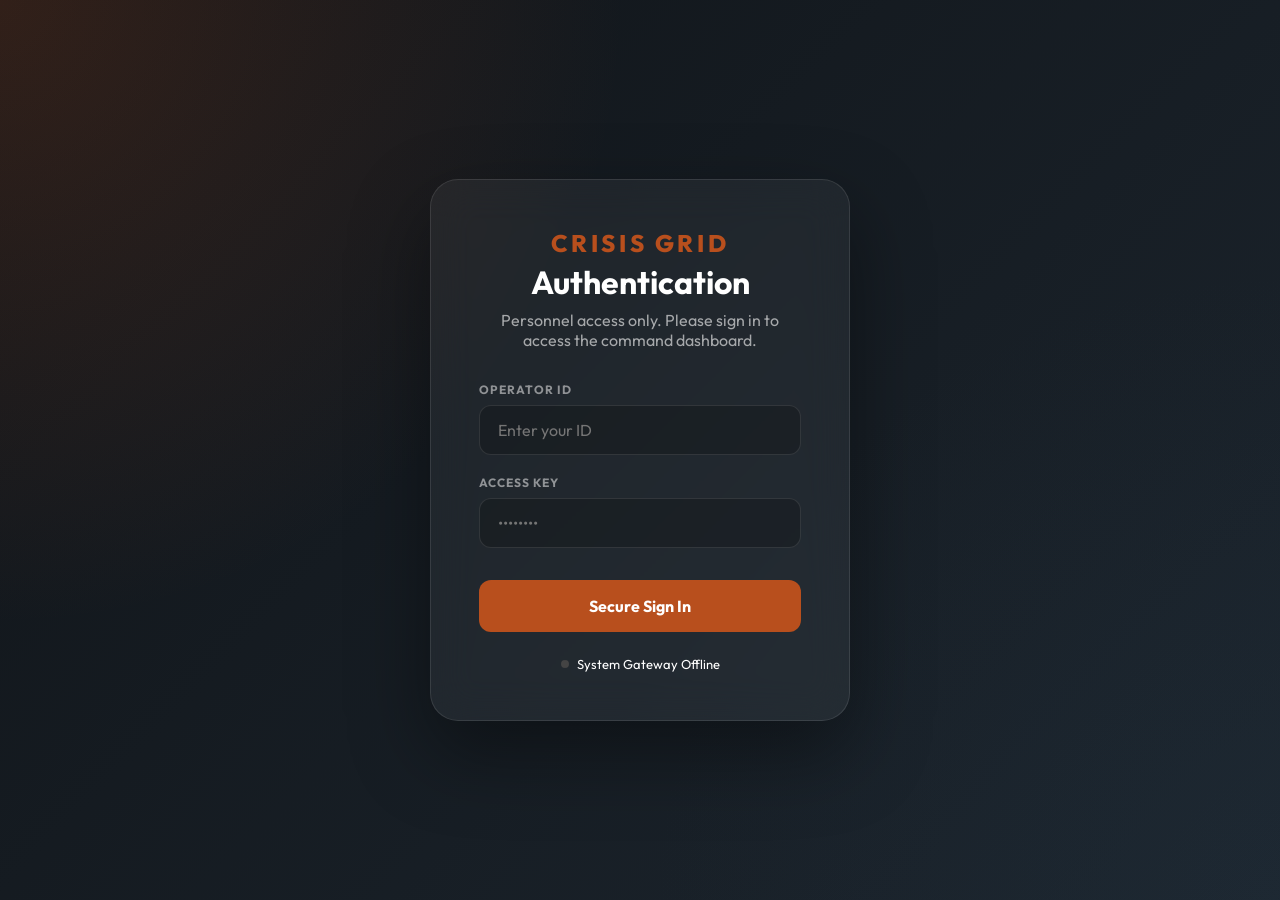
==== frontend/login.html @ f6f23612 "Security Release: Removed secrets" ====
<!DOCTYPE html>
<html lang="en">
<head>
  <meta charset="UTF-8">
  <meta name="viewport" content="width=device-width, initial-scale=1.0">
  <title>Login | Embedded Crisis Grid</title>
  <link rel="preconnect" href="https://fonts.googleapis.com">
  <link rel="preconnect" href="https://fonts.gstatic.com" crossorigin>
  <link href="https://fonts.googleapis.com/css2?family=Outfit:wght@400;600;800&family=Inter:wght@400;700&display=swap" rel="stylesheet">
  <link rel="stylesheet" href="./styles.css">
</head>
<body class="login-body">
  <div class="login-card">
    <div class="login-logo">Crisis Grid</div>
    <h1>Authentication</h1>
    <p>Personnel access only. Please sign in to access the command dashboard.</p>
    
    <form id="loginForm">
      <div class="login-field">
        <label for="username">Operator ID</label>
        <input type="text" id="username" class="login-input" placeholder="Enter your ID" required autocomplete="username">
      </div>
      
      <div class="login-field">
        <label for="password">Access Key</label>
        <input type="password" id="password" class="login-input" placeholder="••••••••" required autocomplete="current-password">
      </div>
      
      <button type="submit" class="login-btn">Secure Sign In</button>
    </form>
    
    <div class="login-status" id="systemStatus">
      <span class="status-dot" id="statusDot"></span>
      <span id="statusText">Checking system connectivity...</span>
    </div>
  </div>

  <script src="./login.js"></script>
</body>
</html>
---- frontend/styles.css ----
:root {
  --bg: #efe7db;
  --bg-deep: #d9c8b2;
  --panel: rgba(253, 248, 241, 0.9);
  --panel-strong: rgba(255, 252, 246, 0.95);
  --ink: #1f1a17;
  --muted: #62564f;
  --line: rgba(46, 31, 24, 0.12);
  --accent: #b84f1d;
  --accent-strong: #8e2d04;
  --warning: #da9b3b;
  --critical: #7e1e1e;
  --success: #2d6a4f;
  --navy: #243746;
  --shadow: 0 28px 70px rgba(65, 38, 23, 0.12);
  --radius: 24px;
}

* {
  box-sizing: border-box;
}

body {
  margin: 0;
  height: 100vh;
  overflow: hidden;
  color: var(--ink);
  font-family: "Segoe UI", Tahoma, sans-serif;
  background:
    radial-gradient(circle at top left, rgba(184, 79, 29, 0.16), transparent 28%),
    radial-gradient(circle at bottom right, rgba(36, 55, 70, 0.16), transparent 26%),
    linear-gradient(180deg, #faf5ef 0%, var(--bg) 100%);
}

.app-shell {
  max-width: 1500px;
  height: 100vh;
  margin: 0 auto;
  padding: 16px 20px;
  display: flex;
  flex-direction: column;
}

.command-card.selected {
  border-color: var(--accent) !important;
  box-shadow: 0 0 0 2px var(--accent), var(--shadow) !important;
  background: rgba(184, 79, 29, 0.05) !important;
}

.incident-actions {
  margin: 16px -12px -12px -12px;
  padding: 12px;
  background: rgba(45, 106, 79, 0.04);
  border-top: 1px solid var(--line);
  display: flex;
  justify-content: stretch;
}

.btn-resolve {
  width: 100%;
  background: linear-gradient(135deg, #2d6a4f 0%, #1b4332 100%);
  color: white;
  border: 1px solid rgba(255,255,255,0.1);
  padding: 14px;
  border-radius: 12px;
  font-weight: 800;
  font-size: 14px;
  text-transform: uppercase;
  letter-spacing: 0.05em;
  cursor: pointer;
  display: flex;
  align-items: center;
  justify-content: center;
  gap: 12px;
  transition: all 0.3s cubic-bezier(0.4, 0, 0.2, 1);
  box-shadow: 0 4px 15px rgba(27, 67, 50, 0.2);
}

.resolve-btn:hover {
  background: linear-gradient(135deg, #10b981 0%, #059669 100%);
  transform: translateY(-2px);
  box-shadow: 0 4px 15px rgba(16, 185, 129, 0.4);
}

/* Quick Dispatch Actions */
.dispatch-actions {
  display: flex;
  flex-wrap: wrap;
  gap: 8px;
  margin-top: 15px;
  padding-top: 15px;
  border-top: 1px solid rgba(255,255,255,0.1);
}

.dispatch-btn {
  background: rgba(255,255,255,0.05);
  border: 1px solid rgba(255,255,255,0.1);
  color: #aaa;
  padding: 6px 12px;
  border-radius: 6px;
  font-size: 11px;
  font-weight: 600;
  cursor: pointer;
  transition: all 0.2s;
  text-transform: uppercase;
  letter-spacing: 0.5px;
}

.dispatch-btn:hover {
  background: rgba(255,255,255,0.1);
  color: #fff;
  border-color: rgba(255,255,255,0.3);
}

.dispatch-btn.medical-action:hover { border-color: #4d94ff; color: #4d94ff; }
.dispatch-btn.fire-action:hover { border-color: #ff4d4d; color: #ff4d4d; }
.dispatch-btn.security-action:hover { border-color: #ffcc00; color: #ffcc00; }

.btn-resolve:hover {
  background: linear-gradient(135deg, #40916c 0%, #2d6a4f 100%);
  transform: translateY(-2px);
  box-shadow: 0 8px 25px rgba(27, 67, 50, 0.4);
  letter-spacing: 0.1em;
}

.btn-resolve:active {
  transform: translateY(0);
}

.btn-resolve span {
  font-size: 18px;
  filter: drop-shadow(0 2px 4px rgba(0,0,0,0.2));
}

.master-header {
  display: flex;
  justify-content: space-between;
  align-items: center;
  margin-bottom: 16px;
  background: var(--panel);
  backdrop-filter: blur(18px);
  border: 1px solid var(--line);
  border-radius: 16px;
  padding: 12px 20px;
  box-shadow: var(--shadow);
}

.brand-title {
  font-size: 20px;
  margin: 0;
  color: var(--accent-strong);
  text-transform: uppercase;
  letter-spacing: 0.1em;
}

.overview-strip {
  display: flex;
  gap: 24px;
  align-items: center;
}

.eyebrow,
.section-kicker {
  margin: 0 0 10px;
  text-transform: uppercase;
  letter-spacing: 0.18em;
  color: var(--accent-strong);
  font-size: 11px;
  font-weight: 700;
}

.section-kicker {
  margin-bottom: 8px;
}

h1,
h2,
h3,
p {
  margin-top: 0;
}

h1 {
  font-size: 32px;
  line-height: 1;
  margin-bottom: 8px;
}

h2 {
  font-size: 24px;
  margin-bottom: 0;
}

.hero-copy,
.source-copy {
  color: var(--muted);
  line-height: 1.55;
}

.system-card,
.panel,
.metric-card,
.source-card {
  background: var(--panel);
  backdrop-filter: blur(18px);
  border: 1px solid var(--line);
  border-radius: var(--radius);
  box-shadow: var(--shadow);
}

.system-card {
  padding: 12px;
}

.inline-field,
.field-grid label {
  display: grid;
  gap: 6px;
  font-size: 13px;
  color: var(--muted);
}

.action-row,
.panel-head,
.panel-actions,
.quick-actions {
  display: flex;
  gap: 12px;
  align-items: center;
  flex-wrap: wrap;
}

.action-row {
  margin-top: 14px;
}

input,
button {
  font: inherit;
}

input {
  width: 100%;
  border-radius: 14px;
  border: 1px solid rgba(63, 33, 15, 0.14);
  background: rgba(255, 255, 255, 0.82);
  padding: 12px 14px;
  color: var(--ink);
}

.button,
.pill,
.zone {
  border: none;
  border-radius: 999px;
  padding: 11px 16px;
  cursor: pointer;
  transition: transform 120ms ease, opacity 120ms ease, background 120ms ease;
}

.link-button {
  text-decoration: none;
  display: inline-flex;
  align-items: center;
  justify-content: center;
}

.button:hover,
.pill:hover,
.zone:hover {
  transform: translateY(-1px);
}

.button {
  background: var(--accent);
  color: #fff7f2;
}

.button.subtle {
  background: rgba(42, 26, 19, 0.08);
  color: var(--ink);
}

.button.warning {
  background: var(--warning);
  color: #38220f;
}

.button.danger {
  background: var(--accent-strong);
}

.button.critical {
  background: var(--critical);
}

.pill {
  background: rgba(36, 55, 70, 0.08);
  color: var(--navy);
}

.pill.live {
  background: rgba(45, 106, 79, 0.14);
  color: var(--success);
}

.status {
  margin: 14px 0 0;
  font-size: 14px;
}

.status.good {
  color: var(--success);
}

.status.bad {
  color: var(--critical);
}

.status.neutral {
  color: var(--muted);
}

.metric-card {
  display: flex;
  gap: 8px;
  align-items: baseline;
}

.metric-label {
  font-size: 11px;
  text-transform: uppercase;
  letter-spacing: 0.05em;
  color: var(--muted);
}

.metric-value {
  font-size: 24px;
  line-height: 1;
}

.dashboard-grid {
  display: grid;
  grid-template-columns: 1.2fr 0.9fr 1fr;
  gap: 20px;
  flex: 1;
  min-height: 0;
}

.panel {
  padding: 16px;
  display: flex;
  flex-direction: column;
  min-height: 0;
}

.hero-panel,
.feed-panel,
.directory-panel {
  grid-column: span 1;
}

.panel-head {
  justify-content: space-between;
  margin-bottom: 16px;
}

.panel-note {
  color: var(--muted);
  font-size: 13px;
}

.command-focus {
  flex: 1;
  overflow-y: auto;
  padding-right: 8px;
}

.command-focus::-webkit-scrollbar {
  width: 6px;
}
.command-focus::-webkit-scrollbar-track {
  background: rgba(0, 0, 0, 0.05);
  border-radius: 4px;
}
.command-focus::-webkit-scrollbar-thumb {
  background: rgba(0, 0, 0, 0.15);
  border-radius: 4px;
}

.command-card {
  margin-bottom: 20px;
  padding: 20px;
  background: rgba(255, 255, 255, 0.4);
  border-radius: 24px;
  border: 1px solid var(--line);
  cursor: pointer;
  transition: all 0.3s cubic-bezier(0.4, 0, 0.2, 1);
}

.command-card:hover {
  background: rgba(255, 255, 255, 0.6);
  transform: translateY(-2px);
}

.command-card.collapsed {
  padding: 12px 20px;
  opacity: 0.7;
  background: rgba(255, 255, 255, 0.2);
}

.command-card.collapsed .focus-title p,
.command-card.collapsed .focus-grid,
.command-card.collapsed .focus-evidence {
  display: none;
}

.command-card.collapsed h3 {
  margin: 0;
  font-size: 16px;
}

.command-card .command-topline {
  margin-bottom: 12px;
}

.command-card.collapsed .command-topline {
  margin-bottom: 4px;
  transform: scale(0.9);
  transform-origin: left center;
}

.command-topline,
.incident-meta,
.event-meta,
.notification-meta,
.directory-meta {
  display: flex;
  gap: 10px;
  flex-wrap: wrap;
}

.focus-title {
  display: flex;
  justify-content: space-between;
  gap: 16px;
  align-items: start;
  flex-wrap: wrap;
}

.focus-summary {
  font-size: 18px;
  line-height: 1.45;
  margin-bottom: 0;
}

.focus-grid {
  display: grid;
  grid-template-columns: repeat(3, minmax(0, 1fr));
  gap: 14px;
}

.focus-stat {
  padding: 16px;
  border-radius: 18px;
  background: rgba(255, 255, 255, 0.72);
  border: 1px solid var(--line);
}

.focus-stat span {
  display: block;
  color: var(--muted);
  font-size: 12px;
  margin-bottom: 8px;
  text-transform: uppercase;
  letter-spacing: 0.08em;
}

.focus-stat strong {
  font-size: 16px;
}

.focus-evidence {
  margin: 0;
  padding: 0;
  list-style: none;
  display: flex;
  flex-wrap: wrap;
  gap: 8px;
}

.focus-evidence li {
  font-size: 12px;
  padding: 6px 10px;
  border-radius: 999px;
  background: rgba(42, 26, 19, 0.08);
  color: var(--muted);
}

.map {
  display: grid;
  grid-template-columns: repeat(3, minmax(0, 1fr));
  gap: 12px;
}

.zone {
  min-height: 96px;
  border-radius: 22px;
  background: linear-gradient(145deg, rgba(255,255,255,0.92), rgba(247, 236, 226, 0.92));
  color: var(--ink);
  border: 1px solid rgba(63, 33, 15, 0.12);
  text-align: left;
  padding: 16px;
  font-weight: 600;
}

.zone.active-zone {
  outline: 2px solid rgba(184, 79, 29, 0.35);
  background: linear-gradient(145deg, rgba(255,244,236,0.97), rgba(255,228,212,0.96));
}

.source-stack {
  display: grid;
  gap: 14px;
  overflow-y: auto;
  padding-right: 8px;
  flex: 1;
}

.source-card {
  padding: 18px;
}

.field-grid {
  display: grid;
  gap: 12px;
  grid-template-columns: repeat(2, minmax(0, 1fr));
}

.quick-actions {
  margin-top: 14px;
}

.card-list,
.directory-grid {
  display: grid;
  gap: 12px;
  overflow-y: auto;
  padding-right: 8px;
  flex: 1;
}

/* Custom scrollbar for inner panels */
.card-list::-webkit-scrollbar,
.directory-grid::-webkit-scrollbar,
.source-stack::-webkit-scrollbar {
  width: 6px;
}
.card-list::-webkit-scrollbar-track,
.directory-grid::-webkit-scrollbar-track,
.source-stack::-webkit-scrollbar-track {
  background: rgba(0, 0, 0, 0.05);
  border-radius: 4px;
}
.card-list::-webkit-scrollbar-thumb,
.directory-grid::-webkit-scrollbar-thumb,
.source-stack::-webkit-scrollbar-thumb {
  background: rgba(0, 0, 0, 0.15);
  border-radius: 4px;
}

.empty-state {
  color: var(--muted);
}

.incident-card,
.event-card,
.notification-card,
.directory-card {
  border: 1px solid var(--line);
  border-radius: 12px;
  padding: 12px;
  background: rgba(255, 255, 255, 0.76);
  font-size: 13px;
}

@keyframes blinkWarning {
  0% { box-shadow: 0 0 0 0 rgba(220, 38, 38, 0.4); border-color: rgba(220, 38, 38, 0.8); }
  50% { box-shadow: 0 0 0 8px rgba(220, 38, 38, 0); border-color: var(--line); }
  100% { box-shadow: 0 0 0 0 rgba(220, 38, 38, 0); border-color: rgba(220, 38, 38, 0.8); }
}

.notification-card.new-alert {
  animation: blinkWarning 1.5s infinite;
  background: rgba(254, 242, 242, 0.9);
  border-left: 4px solid var(--critical);
}

.notification-card.minimized {
  opacity: 0.6;
  padding: 8px 12px;
  background: rgba(255, 255, 255, 0.4);
  filter: grayscale(0.5);
  transition: all 0.3s ease;
}

.notification-card.minimized h3 {
  font-size: 12px;
  margin-bottom: 0;
}

.notification-card.minimized p {
  display: none;
}

.notification-card.minimized .notification-meta {
  margin-bottom: 4px;
}

.operator-instruction {
  margin-top: 8px;
  padding: 8px;
  background: rgba(127, 29, 29, 0.1);
  border-radius: 6px;
  font-weight: 700;
  color: var(--critical);
  font-size: 12px;
}

.event-card p, .notification-card p {
  margin-bottom: 4px;
}

.directory-grid {
  grid-template-columns: repeat(2, minmax(0, 1fr));
}

.badge {
  display: inline-flex;
  align-items: center;
  border-radius: 999px;
  padding: 5px 10px;
  font-size: 12px;
  font-weight: 700;
  text-transform: uppercase;
  letter-spacing: 0.04em;
}

.badge.fire,
.badge.critical {
  background: rgba(127, 29, 29, 0.12);
  color: var(--critical);
}

.badge.warning,
.badge.medium {
  background: rgba(224, 159, 62, 0.2);
  color: #7a4e00;
}

.badge.security,
.badge.high {
  background: rgba(187, 62, 3, 0.14);
  color: var(--accent-strong);
}

.badge.medical,
.badge.low,
.badge.acknowledged,
.badge.broadcast {
  background: rgba(45, 106, 79, 0.14);
  color: var(--success);
}

.badge.broadcast {
  background: rgba(30, 64, 175, 0.14);
  color: #1e40af;
}

.badge.sent {
  background: rgba(36, 55, 70, 0.12);
  color: var(--navy);
}

.badge.escalated {
  background: rgba(127, 29, 29, 0.12);
  color: var(--critical);
}

/* --- Stream Deck --- */
.stream-deck-panel {
  background: rgba(18, 20, 24, 0.9);
  color: #fff;
  border-color: #2a2e36;
}

.stream-deck-panel .section-kicker {
  color: #8c9baf;
}

.deck-grid {
  display: flex;
  flex-direction: column;
  gap: 16px;
  flex: 1;
  overflow-y: auto;
  padding-right: 8px;
}

.deck-group {
  display: flex;
  flex-direction: column;
  flex: 1;
}

.deck-group-title {
  font-size: 12px;
  text-transform: uppercase;
  letter-spacing: 0.1em;
  color: #6a788a;
  margin-bottom: 8px;
  flex: none;
}

.deck-actions {
  display: grid;
  grid-template-columns: repeat(auto-fit, minmax(100px, 1fr));
  gap: 12px;
  flex: 1;
}

.deck-btn {
  border-radius: 12px;
  border: 1px solid rgba(255, 255, 255, 0.1);
  padding: 12px 8px;
  font-size: 14px;
  font-weight: 700;
  cursor: pointer;
  box-shadow: 0 8px 16px rgba(0, 0, 0, 0.4), inset 0 2px 4px rgba(255, 255, 255, 0.1);
  text-align: center;
  transition: all 100ms;
  background: #2a313c;
  color: #f1f4f8;
  line-height: 1.3;
}

.deck-btn:active {
  transform: scale(0.95);
  box-shadow: 0 2px 4px rgba(0, 0, 0, 0.4), inset 0 4px 8px rgba(0, 0, 0, 0.6);
}

.deck-btn.warning {
  background: linear-gradient(145deg, #e09f3e, #b87a20);
  color: #241604;
  border-color: rgba(255, 255, 255, 0.2);
}

.deck-btn.danger {
  background: linear-gradient(145deg, #d34c26, #a13214);
  color: #fff;
}

.deck-btn.critical {
  background: linear-gradient(145deg, #a52020, #6e0c0c);
  color: #fff;
}

.deck-btn.cctv-launcher {
  background: linear-gradient(145deg, #2d6a4f, #1b4332);
  color: #fff;
}

/* Deck Zone Overrides */
.stream-deck-panel .map {
  gap: 12px;
  display: grid;
  grid-template-columns: repeat(3, minmax(0, 1fr));
  flex: 1;
}
.stream-deck-panel .zone {
  background: #2a313c;
  color: #f1f4f8;
  border-color: rgba(255, 255, 255, 0.05);
  box-shadow: 0 4px 8px rgba(0,0,0,0.3);
  text-align: center;
  display: flex;
  align-items: center;
  justify-content: center;
  min-height: 100%;
  border-radius: 12px;
}
.stream-deck-panel .zone.active-zone {
  background: #38465a;
  outline: 2px solid #5d7596;
}

/* --- System Drawer --- */
.system-drawer {
  position: fixed;
  top: 0;
  right: 0;
  height: 100vh;
  max-width: 900px;
  width: 90vw;
  margin: 0;
  margin-left: auto;
  border: none;
  background: var(--bg);
  box-shadow: -20px 0 60px rgba(0,0,0,0.3);
  padding: 0;
  display: none;
  flex-direction: column;
  transform: translateX(100%);
  animation: slideIn 300ms forwards cubic-bezier(0.2, 0.8, 0.2, 1);
}

.system-drawer::backdrop {
  background: rgba(0, 0, 0, 0.6);
  backdrop-filter: blur(4px);
}

.system-drawer[open] {
  display: flex;
}

.drawer-header {
  padding: 24px;
  background: var(--panel);
  border-bottom: 1px solid var(--line);
  display: flex;
  justify-content: space-between;
  align-items: center;
}

.drawer-content {
  padding: 24px;
  flex: 1;
  overflow-y: auto;
  display: flex;
  flex-direction: column;
  gap: 24px;
}

/* Prevent panels from collapsing to 0 height inside the drawer */
.drawer-content .panel {
  flex: none;
  min-height: auto;
}

.drawer-content .card-list,
.drawer-content .directory-grid,
.drawer-content .source-stack {
  min-height: 200px;
  max-height: 400px;
}

@keyframes slideIn {
  from { transform: translateX(100%); }
  to { transform: translateX(0); }
}

@media (max-width: 1180px) {
  .topbar,
  .dashboard-grid,
  .overview-strip {
    grid-template-columns: 1fr;
  }

  .focus-grid,
  .field-grid,
  .directory-grid {
    grid-template-columns: 1fr;
  }
}

@media (max-width: 720px) {
  .app-shell {
    padding: 16px 12px 28px;
  }

  .map {
    grid-template-columns: repeat(2, minmax(0, 1fr));
  }
}

.cctv-body {
  background:
    radial-gradient(circle at top left, rgba(184, 79, 29, 0.12), transparent 24%),
    linear-gradient(180deg, #10161d 0%, #18232c 100%);
  color: #f3efe7;
  overflow: auto;
  height: auto;
  min-height: 100vh;
}

.cctv-shell {
  max-width: 1560px;
  margin: 0 auto;
  padding: 24px 18px 32px;
}

.cctv-header {
  display: flex;
  justify-content: space-between;
  gap: 20px;
  align-items: start;
  margin-bottom: 18px;
}

.cctv-actions {
  display: flex;
  gap: 12px;
  flex-wrap: wrap;
}

.cctv-banner {
  margin-bottom: 18px;
  padding: 14px 18px;
  border-radius: 18px;
  border: 1px solid rgba(255, 255, 255, 0.08);
  background: rgba(255, 255, 255, 0.06);
  color: #d7ddd5;
  font-weight: 600;
}

.cctv-banner.caution {
  background: rgba(184, 79, 29, 0.22);
  color: #fff0e6;
  border-color: rgba(255, 153, 102, 0.28);
}

.cctv-grid {
  display: grid;
  grid-template-columns: repeat(3, minmax(0, 1fr));
  gap: 16px;
}

.cctv-card {
  border-radius: 22px;
  padding: 16px;
  background: rgba(255, 255, 255, 0.05);
  border: 1px solid rgba(255, 255, 255, 0.08);
  box-shadow: 0 18px 42px rgba(0, 0, 0, 0.22);
}

.cctv-card.caution {
  border-color: rgba(255, 132, 81, 0.42);
  box-shadow: 0 18px 42px rgba(127, 30, 30, 0.28);
}

.cctv-card-head {
  display: flex;
  justify-content: space-between;
  gap: 16px;
  align-items: start;
  margin-bottom: 12px;
}

.camera-status {
  border-radius: 999px;
  padding: 6px 12px;
  font-size: 12px;
  font-weight: 700;
  letter-spacing: 0.06em;
}

.camera-status.clear {
  background: rgba(45, 106, 79, 0.22);
  color: #cbf0dd;
}

.camera-status.caution {
  background: rgba(184, 79, 29, 0.28);
  color: #ffe0cf;
}

.cctv-feed-frame {
  position: relative;
  overflow: hidden;
  border-radius: 18px;
  background: #05090d;
  border: 1px solid rgba(255, 255, 255, 0.08);
  aspect-ratio: 16 / 9;
  margin-bottom: 12px;
}

.cctv-video {
  width: 100%;
  height: 100%;
  object-fit: cover;
  display: block;
}

.cctv-overlay {
  position: absolute;
  top: 14px;
  right: 14px;
  background: rgba(126, 30, 30, 0.88);
  color: #fff6f2;
  border-radius: 999px;
  padding: 7px 12px;
  font-size: 12px;
  font-weight: 800;
  letter-spacing: 0.08em;
}

.cctv-meta p {
  margin-bottom: 8px;
  color: #d8dbd7;
}

@media (max-width: 1180px) {
  .cctv-grid {
    grid-template-columns: repeat(2, minmax(0, 1fr));
  }
}

@media (max-width: 760px) {
  .cctv-header {
    flex-direction: column;
  }

  .cctv-grid {
    grid-template-columns: 1fr;
  }
}

/* --- Directory Excel Table --- */
.directory-table-container {
  width: 100%;
  overflow-x: auto;
  border-radius: 8px;
  border: 1px solid var(--line);
  background: rgba(255, 255, 255, 0.6);
}

.directory-table {
  width: 100%;
  border-collapse: collapse;
  font-size: 13px;
}

.directory-table th,
.directory-table td {
  padding: 8px 10px;
  border: 1px solid var(--line);
  text-align: left;
}

.directory-table th {
  background: rgba(255, 255, 255, 0.8);
  color: var(--muted);
  font-weight: 600;
  white-space: nowrap;
}

.directory-table td {
  padding: 0;
}

.dir-input {
  width: 100%;
  border: none;
  background: transparent;
  padding: 8px 10px;
  border-radius: 0;
  outline: none;
  font: inherit;
  color: var(--ink);
}

.dir-input:focus {
  background: #fff;
  box-shadow: inset 0 0 0 2px var(--accent);
}

.directory-table .btn-remove-row {
  margin: 4px;
  padding: 6px 10px;
  font-size: 12px;
}


/* --- Login Page --- */
.login-body {
  display: flex;
  align-items: center;
  justify-content: center;
  background: radial-gradient(circle at top left, rgba(184, 79, 29, 0.2), transparent 40%),
              radial-gradient(circle at bottom right, rgba(36, 55, 70, 0.2), transparent 40%),
              linear-gradient(135deg, #101418 0%, #1c252e 100%);
  height: 100vh;
  margin: 0;
  color: #fff;
  font-family: 'Outfit', sans-serif;
}

.login-card {
  background: rgba(255, 252, 246, 0.05);
  backdrop-filter: blur(20px);
  border: 1px solid rgba(255, 255, 255, 0.1);
  border-radius: 28px;
  padding: 48px;
  width: 100%;
  max-width: 420px;
  box-shadow: 0 32px 80px rgba(0, 0, 0, 0.4);
  text-align: center;
}

.login-logo {
  font-size: 24px;
  font-weight: 800;
  color: var(--accent);
  letter-spacing: 0.15em;
  text-transform: uppercase;
  margin-bottom: 8px;
}

.login-card h1 {
  font-size: 32px;
  margin: 0 0 12px;
  color: #fff;
}

.login-card p {
  color: rgba(255, 255, 255, 0.6);
  margin-bottom: 32px;
}

.login-field {
  margin-bottom: 20px;
  text-align: left;
}

.login-field label {
  display: block;
  font-size: 12px;
  text-transform: uppercase;
  letter-spacing: 0.08em;
  color: rgba(255, 255, 255, 0.5);
  margin-bottom: 8px;
  font-weight: 700;
}

.login-input {
  width: 100%;
  background: rgba(0, 0, 0, 0.2);
  border: 1px solid rgba(255, 255, 255, 0.1);
  border-radius: 12px;
  padding: 14px 18px;
  color: #fff;
  font-size: 16px;
  transition: all 0.3s ease;
}

.login-input:focus {
  outline: none;
  border-color: var(--accent);
  background: rgba(0, 0, 0, 0.3);
  box-shadow: 0 0 0 4px rgba(184, 79, 29, 0.2);
}

.login-btn {
  width: 100%;
  padding: 16px;
  background: var(--accent);
  color: #fff;
  border: none;
  border-radius: 12px;
  font-size: 16px;
  font-weight: 700;
  cursor: pointer;
  transition: all 0.3s ease;
  margin-top: 12px;
}

.login-btn:hover {
  background: var(--accent-strong);
  transform: translateY(-2px);
  box-shadow: 0 8px 24px rgba(184, 79, 29, 0.3);
}

.login-status {
  margin-top: 24px;
  font-size: 13px;
  display: flex;
  align-items: center;
  justify-content: center;
  gap: 8px;
}

.status-dot {
  width: 8px;
  height: 8px;
  border-radius: 50%;
  background: #444;
}

.status-dot.online { background: var(--success); box-shadow: 0 0 8px var(--success); }

/* --- Onboarding Modal --- */
.onboarding-overlay {
  position: fixed;
  inset: 0;
  background: rgba(0, 0, 0, 0.7);
  backdrop-filter: blur(8px);
  z-index: 10000;
  display: flex;
  align-items: center;
  justify-content: center;
  opacity: 0;
  visibility: hidden;
  transition: all 0.4s ease;
}

.onboarding-overlay.active {
  opacity: 1;
  visibility: visible;
}

.onboarding-card {
  background: #fff;
  border-radius: 32px;
  width: 100%;
  max-width: 600px;
  overflow: hidden;
  box-shadow: 0 40px 100px rgba(0, 0, 0, 0.5);
  transform: scale(0.9);
  transition: all 0.5s cubic-bezier(0.175, 0.885, 0.32, 1.275);
}

.onboarding-overlay.active .onboarding-card {
  transform: scale(1);
}

.onboarding-header {
  padding: 40px 40px 20px;
  text-align: center;
}

.onboarding-step-indicator {
  display: flex;
  justify-content: center;
  gap: 8px;
  margin-bottom: 24px;
}

.step-dot {
  width: 32px;
  height: 6px;
  border-radius: 3px;
  background: #eee;
  transition: all 0.3s ease;
}

.step-dot.active {
  background: var(--accent);
  width: 48px;
}

.onboarding-content {
  padding: 0 40px 40px;
  text-align: center;
  min-height: 280px;
}

.onboarding-slide {
  display: none;
  animation: slideFade 0.5s ease-out;
}

.onboarding-slide.active {
  display: block;
}

@keyframes slideFade {
  from { opacity: 0; transform: translateY(20px); }
  to { opacity: 1; transform: translateY(0); }
}

.onboarding-icon {
  font-size: 64px;
  margin-bottom: 24px;
  display: block;
}

.onboarding-footer {
  padding: 24px 40px 40px;
  display: flex;
  justify-content: space-between;
  align-items: center;
  background: #f9f7f4;
}

.pulse-instruction {
  animation: pulseBlue 2s infinite;
  border-radius: 12px;
  padding: 12px;
  background: rgba(59, 130, 246, 0.1);
  color: #1e40af;
  font-weight: 600;
  margin-top: 20px;
}

@keyframes pulseBlue {
  0% { box-shadow: 0 0 0 0 rgba(59, 130, 246, 0.4); }
  70% { box-shadow: 0 0 0 10px rgba(59, 130, 246, 0); }
  100% { box-shadow: 0 0 0 0 rgba(59, 130, 246, 0); }
}


 . c o m m a n d - c a r d . s e l e c t e d   { 
     b o r d e r - c o l o r :   v a r ( - - a c c e n t )   ! i m p o r t a n t ; 
     b o x - s h a d o w :   0   0   0   2 p x   v a r ( - - a c c e n t ) ,   v a r ( - - s h a d o w )   ! i m p o r t a n t ; 
     b a c k g r o u n d :   r g b a ( 1 8 4 ,   7 9 ,   2 9 ,   0 . 0 5 )   ! i m p o r t a n t ; 
 } 
  
 
 . i n c i d e n t - a c t i o n s   { 
     m a r g i n - t o p :   2 0 p x ; 
     p a d d i n g - t o p :   1 6 p x ; 
     b o r d e r - t o p :   1 p x   s o l i d   v a r ( - - l i n e ) ; 
     d i s p l a y :   f l e x ; 
     j u s t i f y - c o n t e n t :   f l e x - e n d ; 
 } 
 
 . b t n - r e s o l v e   { 
     b a c k g r o u n d :   v a r ( - - s u c c e s s ) ; 
     c o l o r :   w h i t e ; 
     b o r d e r :   n o n e ; 
     p a d d i n g :   1 0 p x   2 4 p x ; 
     b o r d e r - r a d i u s :   1 2 p x ; 
     f o n t - w e i g h t :   7 0 0 ; 
     f o n t - s i z e :   1 4 p x ; 
     c u r s o r :   p o i n t e r ; 
     d i s p l a y :   f l e x ; 
     a l i g n - i t e m s :   c e n t e r ; 
     g a p :   1 0 p x ; 
     t r a n s i t i o n :   a l l   0 . 2 s ; 
     b o x - s h a d o w :   0   4 p x   1 2 p x   r g b a ( 4 5 ,   1 0 6 ,   7 9 ,   0 . 2 ) ; 
 } 
 
 . b t n - r e s o l v e : h o v e r   { 
     b a c k g r o u n d :   # 1 b 4 3 3 2 ; 
     t r a n s f o r m :   t r a n s l a t e Y ( - 2 p x ) ; 
     b o x - s h a d o w :   0   6 p x   1 6 p x   r g b a ( 4 5 ,   1 0 6 ,   7 9 ,   0 . 3 ) ; 
 } 
 
 . b t n - r e s o l v e   s p a n   { 
     f o n t - s i z e :   1 6 p x ; 
 } 
  
 
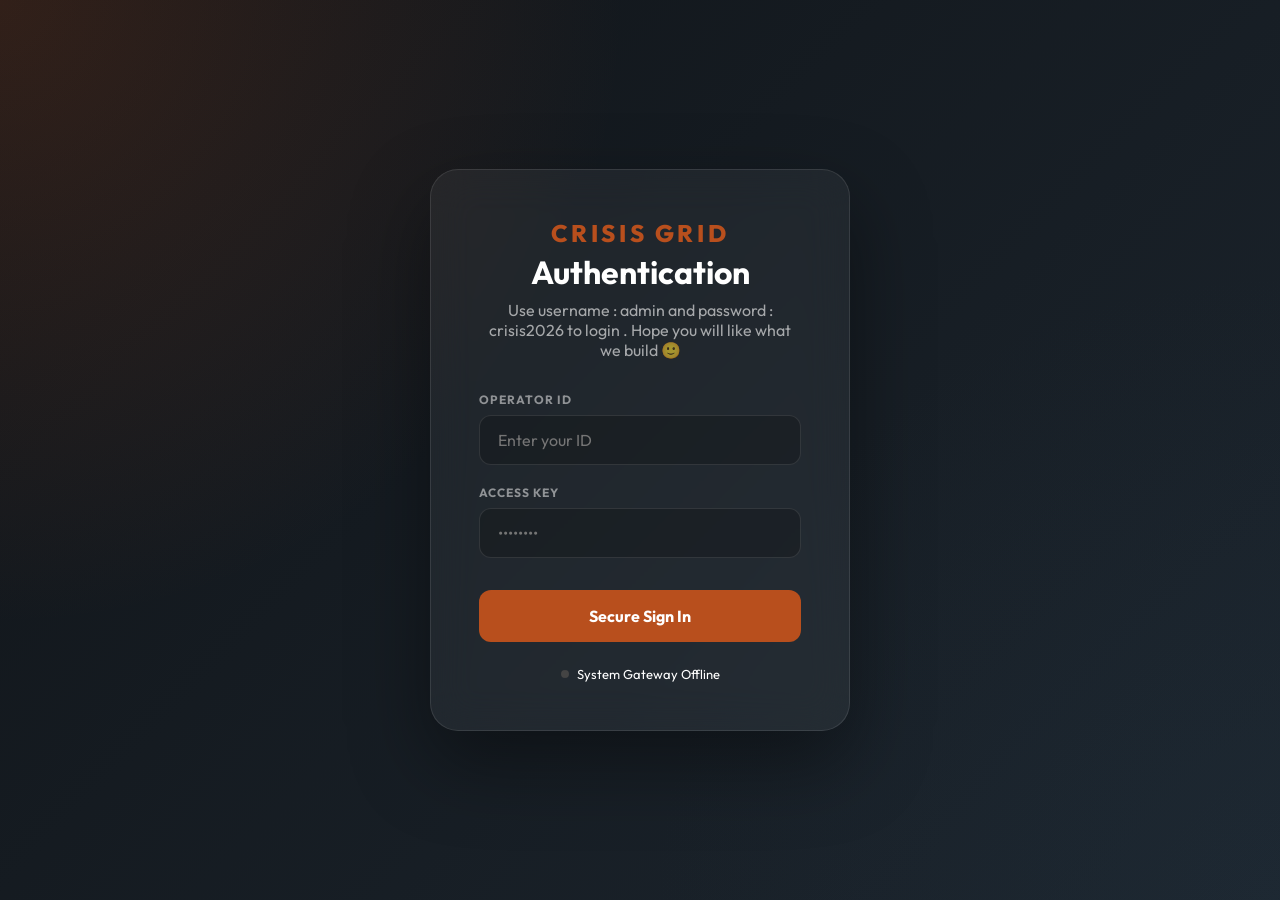
==== commit 0971650f: "Full repository revamp" ====
--- a/frontend/login.html
+++ b/frontend/login.html
@@ -13,7 +13,7 @@
   <div class="login-card">
     <div class="login-logo">Crisis Grid</div>
     <h1>Authentication</h1>
-    <p>Personnel access only. Please sign in to access the command dashboard.</p>
+    <p>Use username : admin and password : crisis2026 to login . Hope you will like what we build 🙂</p>
     
     <form id="loginForm">
       <div class="login-field">
--- a/frontend/styles.css
+++ b/frontend/styles.css
@@ -1,1357 +1,1560 @@
-:root {
-  --bg: #efe7db;
-  --bg-deep: #d9c8b2;
-  --panel: rgba(253, 248, 241, 0.9);
-  --panel-strong: rgba(255, 252, 246, 0.95);
-  --ink: #1f1a17;
-  --muted: #62564f;
-  --line: rgba(46, 31, 24, 0.12);
-  --accent: #b84f1d;
-  --accent-strong: #8e2d04;
-  --warning: #da9b3b;
-  --critical: #7e1e1e;
-  --success: #2d6a4f;
-  --navy: #243746;
-  --shadow: 0 28px 70px rgba(65, 38, 23, 0.12);
-  --radius: 24px;
-}
-
-* {
-  box-sizing: border-box;
-}
-
-body {
-  margin: 0;
-  height: 100vh;
-  overflow: hidden;
-  color: var(--ink);
-  font-family: "Segoe UI", Tahoma, sans-serif;
-  background:
-    radial-gradient(circle at top left, rgba(184, 79, 29, 0.16), transparent 28%),
-    radial-gradient(circle at bottom right, rgba(36, 55, 70, 0.16), transparent 26%),
-    linear-gradient(180deg, #faf5ef 0%, var(--bg) 100%);
-}
-
-.app-shell {
-  max-width: 1500px;
-  height: 100vh;
-  margin: 0 auto;
-  padding: 16px 20px;
-  display: flex;
-  flex-direction: column;
-}
-
-.command-card.selected {
-  border-color: var(--accent) !important;
-  box-shadow: 0 0 0 2px var(--accent), var(--shadow) !important;
-  background: rgba(184, 79, 29, 0.05) !important;
-}
-
-.incident-actions {
-  margin: 16px -12px -12px -12px;
-  padding: 12px;
-  background: rgba(45, 106, 79, 0.04);
-  border-top: 1px solid var(--line);
-  display: flex;
-  justify-content: stretch;
-}
-
-.btn-resolve {
-  width: 100%;
-  background: linear-gradient(135deg, #2d6a4f 0%, #1b4332 100%);
-  color: white;
-  border: 1px solid rgba(255,255,255,0.1);
-  padding: 14px;
-  border-radius: 12px;
-  font-weight: 800;
-  font-size: 14px;
-  text-transform: uppercase;
-  letter-spacing: 0.05em;
-  cursor: pointer;
-  display: flex;
-  align-items: center;
-  justify-content: center;
-  gap: 12px;
-  transition: all 0.3s cubic-bezier(0.4, 0, 0.2, 1);
-  box-shadow: 0 4px 15px rgba(27, 67, 50, 0.2);
-}
-
-.resolve-btn:hover {
-  background: linear-gradient(135deg, #10b981 0%, #059669 100%);
-  transform: translateY(-2px);
-  box-shadow: 0 4px 15px rgba(16, 185, 129, 0.4);
-}
-
-/* Quick Dispatch Actions */
-.dispatch-actions {
-  display: flex;
-  flex-wrap: wrap;
-  gap: 8px;
-  margin-top: 15px;
-  padding-top: 15px;
-  border-top: 1px solid rgba(255,255,255,0.1);
-}
-
-.dispatch-btn {
-  background: rgba(255,255,255,0.05);
-  border: 1px solid rgba(255,255,255,0.1);
-  color: #aaa;
-  padding: 6px 12px;
-  border-radius: 6px;
-  font-size: 11px;
-  font-weight: 600;
-  cursor: pointer;
-  transition: all 0.2s;
-  text-transform: uppercase;
-  letter-spacing: 0.5px;
-}
-
-.dispatch-btn:hover {
-  background: rgba(255,255,255,0.1);
-  color: #fff;
-  border-color: rgba(255,255,255,0.3);
-}
-
-.dispatch-btn.medical-action:hover { border-color: #4d94ff; color: #4d94ff; }
-.dispatch-btn.fire-action:hover { border-color: #ff4d4d; color: #ff4d4d; }
-.dispatch-btn.security-action:hover { border-color: #ffcc00; color: #ffcc00; }
-
-.btn-resolve:hover {
-  background: linear-gradient(135deg, #40916c 0%, #2d6a4f 100%);
-  transform: translateY(-2px);
-  box-shadow: 0 8px 25px rgba(27, 67, 50, 0.4);
-  letter-spacing: 0.1em;
-}
-
-.btn-resolve:active {
-  transform: translateY(0);
-}
-
-.btn-resolve span {
-  font-size: 18px;
-  filter: drop-shadow(0 2px 4px rgba(0,0,0,0.2));
-}
-
-.master-header {
-  display: flex;
-  justify-content: space-between;
-  align-items: center;
-  margin-bottom: 16px;
-  background: var(--panel);
-  backdrop-filter: blur(18px);
-  border: 1px solid var(--line);
-  border-radius: 16px;
-  padding: 12px 20px;
-  box-shadow: var(--shadow);
-}
-
-.brand-title {
-  font-size: 20px;
-  margin: 0;
-  color: var(--accent-strong);
-  text-transform: uppercase;
-  letter-spacing: 0.1em;
-}
-
-.overview-strip {
-  display: flex;
-  gap: 24px;
-  align-items: center;
-}
-
-.eyebrow,
-.section-kicker {
-  margin: 0 0 10px;
-  text-transform: uppercase;
-  letter-spacing: 0.18em;
-  color: var(--accent-strong);
-  font-size: 11px;
-  font-weight: 700;
-}
-
-.section-kicker {
-  margin-bottom: 8px;
-}
-
-h1,
-h2,
-h3,
-p {
-  margin-top: 0;
-}
-
-h1 {
-  font-size: 32px;
-  line-height: 1;
-  margin-bottom: 8px;
-}
-
-h2 {
-  font-size: 24px;
-  margin-bottom: 0;
-}
-
-.hero-copy,
-.source-copy {
-  color: var(--muted);
-  line-height: 1.55;
-}
-
-.system-card,
-.panel,
-.metric-card,
-.source-card {
-  background: var(--panel);
-  backdrop-filter: blur(18px);
-  border: 1px solid var(--line);
-  border-radius: var(--radius);
-  box-shadow: var(--shadow);
-}
-
-.system-card {
-  padding: 12px;
-}
-
-.inline-field,
-.field-grid label {
-  display: grid;
-  gap: 6px;
-  font-size: 13px;
-  color: var(--muted);
-}
-
-.action-row,
-.panel-head,
-.panel-actions,
-.quick-actions {
-  display: flex;
-  gap: 12px;
-  align-items: center;
-  flex-wrap: wrap;
-}
-
-.action-row {
-  margin-top: 14px;
-}
-
-input,
-button {
-  font: inherit;
-}
-
-input {
-  width: 100%;
-  border-radius: 14px;
-  border: 1px solid rgba(63, 33, 15, 0.14);
-  background: rgba(255, 255, 255, 0.82);
-  padding: 12px 14px;
-  color: var(--ink);
-}
-
-.button,
-.pill,
-.zone {
-  border: none;
-  border-radius: 999px;
-  padding: 11px 16px;
-  cursor: pointer;
-  transition: transform 120ms ease, opacity 120ms ease, background 120ms ease;
-}
-
-.link-button {
-  text-decoration: none;
-  display: inline-flex;
-  align-items: center;
-  justify-content: center;
-}
-
-.button:hover,
-.pill:hover,
-.zone:hover {
-  transform: translateY(-1px);
-}
-
-.button {
-  background: var(--accent);
-  color: #fff7f2;
-}
-
-.button.subtle {
-  background: rgba(42, 26, 19, 0.08);
-  color: var(--ink);
-}
-
-.button.warning {
-  background: var(--warning);
-  color: #38220f;
-}
-
-.button.danger {
-  background: var(--accent-strong);
-}
-
-.button.critical {
-  background: var(--critical);
-}
-
-.pill {
-  background: rgba(36, 55, 70, 0.08);
-  color: var(--navy);
-}
-
-.pill.live {
-  background: rgba(45, 106, 79, 0.14);
-  color: var(--success);
-}
-
-.status {
-  margin: 14px 0 0;
-  font-size: 14px;
-}
-
-.status.good {
-  color: var(--success);
-}
-
-.status.bad {
-  color: var(--critical);
-}
-
-.status.neutral {
-  color: var(--muted);
-}
-
-.metric-card {
-  display: flex;
-  gap: 8px;
-  align-items: baseline;
-}
-
-.metric-label {
-  font-size: 11px;
-  text-transform: uppercase;
-  letter-spacing: 0.05em;
-  color: var(--muted);
-}
-
-.metric-value {
-  font-size: 24px;
-  line-height: 1;
-}
-
-.dashboard-grid {
-  display: grid;
-  grid-template-columns: 1.2fr 0.9fr 1fr;
-  gap: 20px;
-  flex: 1;
-  min-height: 0;
-}
-
-.panel {
-  padding: 16px;
-  display: flex;
-  flex-direction: column;
-  min-height: 0;
-}
-
-.hero-panel,
-.feed-panel,
-.directory-panel {
-  grid-column: span 1;
-}
-
-.panel-head {
-  justify-content: space-between;
-  margin-bottom: 16px;
-}
-
-.panel-note {
-  color: var(--muted);
-  font-size: 13px;
-}
-
-.command-focus {
-  flex: 1;
-  overflow-y: auto;
-  padding-right: 8px;
-}
-
-.command-focus::-webkit-scrollbar {
-  width: 6px;
-}
-.command-focus::-webkit-scrollbar-track {
-  background: rgba(0, 0, 0, 0.05);
-  border-radius: 4px;
-}
-.command-focus::-webkit-scrollbar-thumb {
-  background: rgba(0, 0, 0, 0.15);
-  border-radius: 4px;
-}
-
-.command-card {
-  margin-bottom: 20px;
-  padding: 20px;
-  background: rgba(255, 255, 255, 0.4);
-  border-radius: 24px;
-  border: 1px solid var(--line);
-  cursor: pointer;
-  transition: all 0.3s cubic-bezier(0.4, 0, 0.2, 1);
-}
-
-.command-card:hover {
-  background: rgba(255, 255, 255, 0.6);
-  transform: translateY(-2px);
-}
-
-.command-card.collapsed {
-  padding: 12px 20px;
-  opacity: 0.7;
-  background: rgba(255, 255, 255, 0.2);
-}
-
-.command-card.collapsed .focus-title p,
-.command-card.collapsed .focus-grid,
-.command-card.collapsed .focus-evidence {
-  display: none;
-}
-
-.command-card.collapsed h3 {
-  margin: 0;
-  font-size: 16px;
-}
-
-.command-card .command-topline {
-  margin-bottom: 12px;
-}
-
-.command-card.collapsed .command-topline {
-  margin-bottom: 4px;
-  transform: scale(0.9);
-  transform-origin: left center;
-}
-
-.command-topline,
-.incident-meta,
-.event-meta,
-.notification-meta,
-.directory-meta {
-  display: flex;
-  gap: 10px;
-  flex-wrap: wrap;
-}
-
-.focus-title {
-  display: flex;
-  justify-content: space-between;
-  gap: 16px;
-  align-items: start;
-  flex-wrap: wrap;
-}
-
-.focus-summary {
-  font-size: 18px;
-  line-height: 1.45;
-  margin-bottom: 0;
-}
-
-.focus-grid {
-  display: grid;
-  grid-template-columns: repeat(3, minmax(0, 1fr));
-  gap: 14px;
-}
-
-.focus-stat {
-  padding: 16px;
-  border-radius: 18px;
-  background: rgba(255, 255, 255, 0.72);
-  border: 1px solid var(--line);
-}
-
-.focus-stat span {
-  display: block;
-  color: var(--muted);
-  font-size: 12px;
-  margin-bottom: 8px;
-  text-transform: uppercase;
-  letter-spacing: 0.08em;
-}
-
-.focus-stat strong {
-  font-size: 16px;
-}
-
-.focus-evidence {
-  margin: 0;
-  padding: 0;
-  list-style: none;
-  display: flex;
-  flex-wrap: wrap;
-  gap: 8px;
-}
-
-.focus-evidence li {
-  font-size: 12px;
-  padding: 6px 10px;
-  border-radius: 999px;
-  background: rgba(42, 26, 19, 0.08);
-  color: var(--muted);
-}
-
-.map {
-  display: grid;
-  grid-template-columns: repeat(3, minmax(0, 1fr));
-  gap: 12px;
-}
-
-.zone {
-  min-height: 96px;
-  border-radius: 22px;
-  background: linear-gradient(145deg, rgba(255,255,255,0.92), rgba(247, 236, 226, 0.92));
-  color: var(--ink);
-  border: 1px solid rgba(63, 33, 15, 0.12);
-  text-align: left;
-  padding: 16px;
-  font-weight: 600;
-}
-
-.zone.active-zone {
-  outline: 2px solid rgba(184, 79, 29, 0.35);
-  background: linear-gradient(145deg, rgba(255,244,236,0.97), rgba(255,228,212,0.96));
-}
-
-.source-stack {
-  display: grid;
-  gap: 14px;
-  overflow-y: auto;
-  padding-right: 8px;
-  flex: 1;
-}
-
-.source-card {
-  padding: 18px;
-}
-
-.field-grid {
-  display: grid;
-  gap: 12px;
-  grid-template-columns: repeat(2, minmax(0, 1fr));
-}
-
-.quick-actions {
-  margin-top: 14px;
-}
-
-.card-list,
-.directory-grid {
-  display: grid;
-  gap: 12px;
-  overflow-y: auto;
-  padding-right: 8px;
-  flex: 1;
-}
-
-/* Custom scrollbar for inner panels */
-.card-list::-webkit-scrollbar,
-.directory-grid::-webkit-scrollbar,
-.source-stack::-webkit-scrollbar {
-  width: 6px;
-}
-.card-list::-webkit-scrollbar-track,
-.directory-grid::-webkit-scrollbar-track,
-.source-stack::-webkit-scrollbar-track {
-  background: rgba(0, 0, 0, 0.05);
-  border-radius: 4px;
-}
-.card-list::-webkit-scrollbar-thumb,
-.directory-grid::-webkit-scrollbar-thumb,
-.source-stack::-webkit-scrollbar-thumb {
-  background: rgba(0, 0, 0, 0.15);
-  border-radius: 4px;
-}
-
-.empty-state {
-  color: var(--muted);
-}
-
-.incident-card,
-.event-card,
-.notification-card,
-.directory-card {
-  border: 1px solid var(--line);
-  border-radius: 12px;
-  padding: 12px;
-  background: rgba(255, 255, 255, 0.76);
-  font-size: 13px;
-}
-
-@keyframes blinkWarning {
-  0% { box-shadow: 0 0 0 0 rgba(220, 38, 38, 0.4); border-color: rgba(220, 38, 38, 0.8); }
-  50% { box-shadow: 0 0 0 8px rgba(220, 38, 38, 0); border-color: var(--line); }
-  100% { box-shadow: 0 0 0 0 rgba(220, 38, 38, 0); border-color: rgba(220, 38, 38, 0.8); }
-}
-
-.notification-card.new-alert {
-  animation: blinkWarning 1.5s infinite;
-  background: rgba(254, 242, 242, 0.9);
-  border-left: 4px solid var(--critical);
-}
-
-.notification-card.minimized {
-  opacity: 0.6;
-  padding: 8px 12px;
-  background: rgba(255, 255, 255, 0.4);
-  filter: grayscale(0.5);
-  transition: all 0.3s ease;
-}
-
-.notification-card.minimized h3 {
-  font-size: 12px;
-  margin-bottom: 0;
-}
-
-.notification-card.minimized p {
-  display: none;
-}
-
-.notification-card.minimized .notification-meta {
-  margin-bottom: 4px;
-}
-
-.operator-instruction {
-  margin-top: 8px;
-  padding: 8px;
-  background: rgba(127, 29, 29, 0.1);
-  border-radius: 6px;
-  font-weight: 700;
-  color: var(--critical);
-  font-size: 12px;
-}
-
-.event-card p, .notification-card p {
-  margin-bottom: 4px;
-}
-
-.directory-grid {
-  grid-template-columns: repeat(2, minmax(0, 1fr));
-}
-
-.badge {
-  display: inline-flex;
-  align-items: center;
-  border-radius: 999px;
-  padding: 5px 10px;
-  font-size: 12px;
-  font-weight: 700;
-  text-transform: uppercase;
-  letter-spacing: 0.04em;
-}
-
-.badge.fire,
-.badge.critical {
-  background: rgba(127, 29, 29, 0.12);
-  color: var(--critical);
-}
-
-.badge.warning,
-.badge.medium {
-  background: rgba(224, 159, 62, 0.2);
-  color: #7a4e00;
-}
-
-.badge.security,
-.badge.high {
-  background: rgba(187, 62, 3, 0.14);
-  color: var(--accent-strong);
-}
-
-.badge.medical,
-.badge.low,
-.badge.acknowledged,
-.badge.broadcast {
-  background: rgba(45, 106, 79, 0.14);
-  color: var(--success);
-}
-
-.badge.broadcast {
-  background: rgba(30, 64, 175, 0.14);
-  color: #1e40af;
-}
-
-.badge.sent {
-  background: rgba(36, 55, 70, 0.12);
-  color: var(--navy);
-}
-
-.badge.escalated {
-  background: rgba(127, 29, 29, 0.12);
-  color: var(--critical);
-}
-
-/* --- Stream Deck --- */
-.stream-deck-panel {
-  background: rgba(18, 20, 24, 0.9);
-  color: #fff;
-  border-color: #2a2e36;
-}
-
-.stream-deck-panel .section-kicker {
-  color: #8c9baf;
-}
-
-.deck-grid {
-  display: flex;
-  flex-direction: column;
-  gap: 16px;
-  flex: 1;
-  overflow-y: auto;
-  padding-right: 8px;
-}
-
-.deck-group {
-  display: flex;
-  flex-direction: column;
-  flex: 1;
-}
-
-.deck-group-title {
-  font-size: 12px;
-  text-transform: uppercase;
-  letter-spacing: 0.1em;
-  color: #6a788a;
-  margin-bottom: 8px;
-  flex: none;
-}
-
-.deck-actions {
-  display: grid;
-  grid-template-columns: repeat(auto-fit, minmax(100px, 1fr));
-  gap: 12px;
-  flex: 1;
-}
-
-.deck-btn {
-  border-radius: 12px;
-  border: 1px solid rgba(255, 255, 255, 0.1);
-  padding: 12px 8px;
-  font-size: 14px;
-  font-weight: 700;
-  cursor: pointer;
-  box-shadow: 0 8px 16px rgba(0, 0, 0, 0.4), inset 0 2px 4px rgba(255, 255, 255, 0.1);
-  text-align: center;
-  transition: all 100ms;
-  background: #2a313c;
-  color: #f1f4f8;
-  line-height: 1.3;
-}
-
-.deck-btn:active {
-  transform: scale(0.95);
-  box-shadow: 0 2px 4px rgba(0, 0, 0, 0.4), inset 0 4px 8px rgba(0, 0, 0, 0.6);
-}
-
-.deck-btn.warning {
-  background: linear-gradient(145deg, #e09f3e, #b87a20);
-  color: #241604;
-  border-color: rgba(255, 255, 255, 0.2);
-}
-
-.deck-btn.danger {
-  background: linear-gradient(145deg, #d34c26, #a13214);
-  color: #fff;
-}
-
-.deck-btn.critical {
-  background: linear-gradient(145deg, #a52020, #6e0c0c);
-  color: #fff;
-}
-
-.deck-btn.cctv-launcher {
-  background: linear-gradient(145deg, #2d6a4f, #1b4332);
-  color: #fff;
-}
-
-/* Deck Zone Overrides */
-.stream-deck-panel .map {
-  gap: 12px;
-  display: grid;
-  grid-template-columns: repeat(3, minmax(0, 1fr));
-  flex: 1;
-}
-.stream-deck-panel .zone {
-  background: #2a313c;
-  color: #f1f4f8;
-  border-color: rgba(255, 255, 255, 0.05);
-  box-shadow: 0 4px 8px rgba(0,0,0,0.3);
-  text-align: center;
-  display: flex;
-  align-items: center;
-  justify-content: center;
-  min-height: 100%;
-  border-radius: 12px;
-}
-.stream-deck-panel .zone.active-zone {
-  background: #38465a;
-  outline: 2px solid #5d7596;
-}
-
-/* --- System Drawer --- */
-.system-drawer {
-  position: fixed;
-  top: 0;
-  right: 0;
-  height: 100vh;
-  max-width: 900px;
-  width: 90vw;
-  margin: 0;
-  margin-left: auto;
-  border: none;
-  background: var(--bg);
-  box-shadow: -20px 0 60px rgba(0,0,0,0.3);
-  padding: 0;
-  display: none;
-  flex-direction: column;
-  transform: translateX(100%);
-  animation: slideIn 300ms forwards cubic-bezier(0.2, 0.8, 0.2, 1);
-}
-
-.system-drawer::backdrop {
-  background: rgba(0, 0, 0, 0.6);
-  backdrop-filter: blur(4px);
-}
-
-.system-drawer[open] {
-  display: flex;
-}
-
-.drawer-header {
-  padding: 24px;
-  background: var(--panel);
-  border-bottom: 1px solid var(--line);
-  display: flex;
-  justify-content: space-between;
-  align-items: center;
-}
-
-.drawer-content {
-  padding: 24px;
-  flex: 1;
-  overflow-y: auto;
-  display: flex;
-  flex-direction: column;
-  gap: 24px;
-}
-
-/* Prevent panels from collapsing to 0 height inside the drawer */
-.drawer-content .panel {
-  flex: none;
-  min-height: auto;
-}
-
-.drawer-content .card-list,
-.drawer-content .directory-grid,
-.drawer-content .source-stack {
-  min-height: 200px;
-  max-height: 400px;
-}
-
-@keyframes slideIn {
-  from { transform: translateX(100%); }
-  to { transform: translateX(0); }
-}
-
-@media (max-width: 1180px) {
-  .topbar,
-  .dashboard-grid,
-  .overview-strip {
-    grid-template-columns: 1fr;
-  }
-
-  .focus-grid,
-  .field-grid,
-  .directory-grid {
-    grid-template-columns: 1fr;
-  }
-}
-
-@media (max-width: 720px) {
-  .app-shell {
-    padding: 16px 12px 28px;
-  }
-
-  .map {
-    grid-template-columns: repeat(2, minmax(0, 1fr));
-  }
-}
-
-.cctv-body {
-  background:
-    radial-gradient(circle at top left, rgba(184, 79, 29, 0.12), transparent 24%),
-    linear-gradient(180deg, #10161d 0%, #18232c 100%);
-  color: #f3efe7;
-  overflow: auto;
-  height: auto;
-  min-height: 100vh;
-}
-
-.cctv-shell {
-  max-width: 1560px;
-  margin: 0 auto;
-  padding: 24px 18px 32px;
-}
-
-.cctv-header {
-  display: flex;
-  justify-content: space-between;
-  gap: 20px;
-  align-items: start;
-  margin-bottom: 18px;
-}
-
-.cctv-actions {
-  display: flex;
-  gap: 12px;
-  flex-wrap: wrap;
-}
-
-.cctv-banner {
-  margin-bottom: 18px;
-  padding: 14px 18px;
-  border-radius: 18px;
-  border: 1px solid rgba(255, 255, 255, 0.08);
-  background: rgba(255, 255, 255, 0.06);
-  color: #d7ddd5;
-  font-weight: 600;
-}
-
-.cctv-banner.caution {
-  background: rgba(184, 79, 29, 0.22);
-  color: #fff0e6;
-  border-color: rgba(255, 153, 102, 0.28);
-}
-
-.cctv-grid {
-  display: grid;
-  grid-template-columns: repeat(3, minmax(0, 1fr));
-  gap: 16px;
-}
-
-.cctv-card {
-  border-radius: 22px;
-  padding: 16px;
-  background: rgba(255, 255, 255, 0.05);
-  border: 1px solid rgba(255, 255, 255, 0.08);
-  box-shadow: 0 18px 42px rgba(0, 0, 0, 0.22);
-}
-
-.cctv-card.caution {
-  border-color: rgba(255, 132, 81, 0.42);
-  box-shadow: 0 18px 42px rgba(127, 30, 30, 0.28);
-}
-
-.cctv-card-head {
-  display: flex;
-  justify-content: space-between;
-  gap: 16px;
-  align-items: start;
-  margin-bottom: 12px;
-}
-
-.camera-status {
-  border-radius: 999px;
-  padding: 6px 12px;
-  font-size: 12px;
-  font-weight: 700;
-  letter-spacing: 0.06em;
-}
-
-.camera-status.clear {
-  background: rgba(45, 106, 79, 0.22);
-  color: #cbf0dd;
-}
-
-.camera-status.caution {
-  background: rgba(184, 79, 29, 0.28);
-  color: #ffe0cf;
-}
-
-.cctv-feed-frame {
-  position: relative;
-  overflow: hidden;
-  border-radius: 18px;
-  background: #05090d;
-  border: 1px solid rgba(255, 255, 255, 0.08);
-  aspect-ratio: 16 / 9;
-  margin-bottom: 12px;
-}
-
-.cctv-video {
-  width: 100%;
-  height: 100%;
-  object-fit: cover;
-  display: block;
-}
-
-.cctv-overlay {
-  position: absolute;
-  top: 14px;
-  right: 14px;
-  background: rgba(126, 30, 30, 0.88);
-  color: #fff6f2;
-  border-radius: 999px;
-  padding: 7px 12px;
-  font-size: 12px;
-  font-weight: 800;
-  letter-spacing: 0.08em;
-}
-
-.cctv-meta p {
-  margin-bottom: 8px;
-  color: #d8dbd7;
-}
-
-@media (max-width: 1180px) {
-  .cctv-grid {
-    grid-template-columns: repeat(2, minmax(0, 1fr));
-  }
-}
-
-@media (max-width: 760px) {
-  .cctv-header {
-    flex-direction: column;
-  }
-
-  .cctv-grid {
-    grid-template-columns: 1fr;
-  }
-}
-
-/* --- Directory Excel Table --- */
-.directory-table-container {
-  width: 100%;
-  overflow-x: auto;
-  border-radius: 8px;
-  border: 1px solid var(--line);
-  background: rgba(255, 255, 255, 0.6);
-}
-
-.directory-table {
-  width: 100%;
-  border-collapse: collapse;
-  font-size: 13px;
-}
-
-.directory-table th,
-.directory-table td {
-  padding: 8px 10px;
-  border: 1px solid var(--line);
-  text-align: left;
-}
-
-.directory-table th {
-  background: rgba(255, 255, 255, 0.8);
-  color: var(--muted);
-  font-weight: 600;
-  white-space: nowrap;
-}
-
-.directory-table td {
-  padding: 0;
-}
-
-.dir-input {
-  width: 100%;
-  border: none;
-  background: transparent;
-  padding: 8px 10px;
-  border-radius: 0;
-  outline: none;
-  font: inherit;
-  color: var(--ink);
-}
-
-.dir-input:focus {
-  background: #fff;
-  box-shadow: inset 0 0 0 2px var(--accent);
-}
-
-.directory-table .btn-remove-row {
-  margin: 4px;
-  padding: 6px 10px;
-  font-size: 12px;
-}
--
-
-/* --- Login Page --- */
-.login-body {
-  display: flex;
-  align-items: center;
-  justify-content: center;
-  background: radial-gradient(circle at top left, rgba(184, 79, 29, 0.2), transparent 40%),
-              radial-gradient(circle at bottom right, rgba(36, 55, 70, 0.2), transparent 40%),
-              linear-gradient(135deg, #101418 0%, #1c252e 100%);
-  height: 100vh;
-  margin: 0;
-  color: #fff;
-  font-family: 'Outfit', sans-serif;
-}
-
-.login-card {
-  background: rgba(255, 252, 246, 0.05);
-  backdrop-filter: blur(20px);
-  border: 1px solid rgba(255, 255, 255, 0.1);
-  border-radius: 28px;
-  padding: 48px;
-  width: 100%;
-  max-width: 420px;
-  box-shadow: 0 32px 80px rgba(0, 0, 0, 0.4);
-  text-align: center;
-}
-
-.login-logo {
-  font-size: 24px;
-  font-weight: 800;
-  color: var(--accent);
-  letter-spacing: 0.15em;
-  text-transform: uppercase;
-  margin-bottom: 8px;
-}
-
-.login-card h1 {
-  font-size: 32px;
-  margin: 0 0 12px;
-  color: #fff;
-}
-
-.login-card p {
-  color: rgba(255, 255, 255, 0.6);
-  margin-bottom: 32px;
-}
-
-.login-field {
-  margin-bottom: 20px;
-  text-align: left;
-}
-
-.login-field label {
-  display: block;
-  font-size: 12px;
-  text-transform: uppercase;
-  letter-spacing: 0.08em;
-  color: rgba(255, 255, 255, 0.5);
-  margin-bottom: 8px;
-  font-weight: 700;
-}
-
-.login-input {
-  width: 100%;
-  background: rgba(0, 0, 0, 0.2);
-  border: 1px solid rgba(255, 255, 255, 0.1);
-  border-radius: 12px;
-  padding: 14px 18px;
-  color: #fff;
-  font-size: 16px;
-  transition: all 0.3s ease;
-}
-
-.login-input:focus {
-  outline: none;
-  border-color: var(--accent);
-  background: rgba(0, 0, 0, 0.3);
-  box-shadow: 0 0 0 4px rgba(184, 79, 29, 0.2);
-}
-
-.login-btn {
-  width: 100%;
-  padding: 16px;
-  background: var(--accent);
-  color: #fff;
-  border: none;
-  border-radius: 12px;
-  font-size: 16px;
-  font-weight: 700;
-  cursor: pointer;
-  transition: all 0.3s ease;
-  margin-top: 12px;
-}
-
-.login-btn:hover {
-  background: var(--accent-strong);
-  transform: translateY(-2px);
-  box-shadow: 0 8px 24px rgba(184, 79, 29, 0.3);
-}
-
-.login-status {
-  margin-top: 24px;
-  font-size: 13px;
-  display: flex;
-  align-items: center;
-  justify-content: center;
-  gap: 8px;
-}
-
-.status-dot {
-  width: 8px;
-  height: 8px;
-  border-radius: 50%;
-  background: #444;
-}
-
-.status-dot.online { background: var(--success); box-shadow: 0 0 8px var(--success); }
-
-/* --- Onboarding Modal --- */
-.onboarding-overlay {
-  position: fixed;
-  inset: 0;
-  background: rgba(0, 0, 0, 0.7);
-  backdrop-filter: blur(8px);
-  z-index: 10000;
-  display: flex;
-  align-items: center;
-  justify-content: center;
-  opacity: 0;
-  visibility: hidden;
-  transition: all 0.4s ease;
-}
-
-.onboarding-overlay.active {
-  opacity: 1;
-  visibility: visible;
-}
-
-.onboarding-card {
-  background: #fff;
-  border-radius: 32px;
-  width: 100%;
-  max-width: 600px;
-  overflow: hidden;
-  box-shadow: 0 40px 100px rgba(0, 0, 0, 0.5);
-  transform: scale(0.9);
-  transition: all 0.5s cubic-bezier(0.175, 0.885, 0.32, 1.275);
-}
-
-.onboarding-overlay.active .onboarding-card {
-  transform: scale(1);
-}
-
-.onboarding-header {
-  padding: 40px 40px 20px;
-  text-align: center;
-}
-
-.onboarding-step-indicator {
-  display: flex;
-  justify-content: center;
-  gap: 8px;
-  margin-bottom: 24px;
-}
-
-.step-dot {
-  width: 32px;
-  height: 6px;
-  border-radius: 3px;
-  background: #eee;
-  transition: all 0.3s ease;
-}
-
-.step-dot.active {
-  background: var(--accent);
-  width: 48px;
-}
-
-.onboarding-content {
-  padding: 0 40px 40px;
-  text-align: center;
-  min-height: 280px;
-}
-
-.onboarding-slide {
-  display: none;
-  animation: slideFade 0.5s ease-out;
-}
-
-.onboarding-slide.active {
-  display: block;
-}
-
-@keyframes slideFade {
-  from { opacity: 0; transform: translateY(20px); }
-  to { opacity: 1; transform: translateY(0); }
-}
-
-.onboarding-icon {
-  font-size: 64px;
-  margin-bottom: 24px;
-  display: block;
-}
-
-.onboarding-footer {
-  padding: 24px 40px 40px;
-  display: flex;
-  justify-content: space-between;
-  align-items: center;
-  background: #f9f7f4;
-}
-
-.pulse-instruction {
-  animation: pulseBlue 2s infinite;
-  border-radius: 12px;
-  padding: 12px;
-  background: rgba(59, 130, 246, 0.1);
-  color: #1e40af;
-  font-weight: 600;
-  margin-top: 20px;
-}
-
-@keyframes pulseBlue {
-  0% { box-shadow: 0 0 0 0 rgba(59, 130, 246, 0.4); }
-  70% { box-shadow: 0 0 0 10px rgba(59, 130, 246, 0); }
-  100% { box-shadow: 0 0 0 0 rgba(59, 130, 246, 0); }
-}
--
-
- . c o m m a n d - c a r d . s e l e c t e d   { 
-     b o r d e r - c o l o r :   v a r ( - - a c c e n t )   ! i m p o r t a n t ; 
-     b o x - s h a d o w :   0   0   0   2 p x   v a r ( - - a c c e n t ) ,   v a r ( - - s h a d o w )   ! i m p o r t a n t ; 
-     b a c k g r o u n d :   r g b a ( 1 8 4 ,   7 9 ,   2 9 ,   0 . 0 5 )   ! i m p o r t a n t ; 
- } 
- - 
- 
- . i n c i d e n t - a c t i o n s   { 
-     m a r g i n - t o p :   2 0 p x ; 
-     p a d d i n g - t o p :   1 6 p x ; 
-     b o r d e r - t o p :   1 p x   s o l i d   v a r ( - - l i n e ) ; 
-     d i s p l a y :   f l e x ; 
-     j u s t i f y - c o n t e n t :   f l e x - e n d ; 
- } 
- 
- . b t n - r e s o l v e   { 
-     b a c k g r o u n d :   v a r ( - - s u c c e s s ) ; 
-     c o l o r :   w h i t e ; 
-     b o r d e r :   n o n e ; 
-     p a d d i n g :   1 0 p x   2 4 p x ; 
-     b o r d e r - r a d i u s :   1 2 p x ; 
-     f o n t - w e i g h t :   7 0 0 ; 
-     f o n t - s i z e :   1 4 p x ; 
-     c u r s o r :   p o i n t e r ; 
-     d i s p l a y :   f l e x ; 
-     a l i g n - i t e m s :   c e n t e r ; 
-     g a p :   1 0 p x ; 
-     t r a n s i t i o n :   a l l   0 . 2 s ; 
-     b o x - s h a d o w :   0   4 p x   1 2 p x   r g b a ( 4 5 ,   1 0 6 ,   7 9 ,   0 . 2 ) ; 
- } 
- 
- . b t n - r e s o l v e : h o v e r   { 
-     b a c k g r o u n d :   # 1 b 4 3 3 2 ; 
-     t r a n s f o r m :   t r a n s l a t e Y ( - 2 p x ) ; 
-     b o x - s h a d o w :   0   6 p x   1 6 p x   r g b a ( 4 5 ,   1 0 6 ,   7 9 ,   0 . 3 ) ; 
- } 
- 
- . b t n - r e s o l v e   s p a n   { 
-     f o n t - s i z e :   1 6 p x ; 
- } 
- - 
- +:root {
+  --bg: #efe7db;
+  --bg-deep: #d9c8b2;
+  --panel: rgba(253, 248, 241, 0.9);
+  --panel-strong: rgba(255, 252, 246, 0.95);
+  --ink: #1f1a17;
+  --muted: #62564f;
+  --line: rgba(46, 31, 24, 0.12);
+  --accent: #b84f1d;
+  --accent-strong: #8e2d04;
+  --warning: #da9b3b;
+  --critical: #7e1e1e;
+  --success: #2d6a4f;
+  --navy: #243746;
+  --shadow: 0 28px 70px rgba(65, 38, 23, 0.12);
+  --radius: 24px;
+}
+
+* {
+  box-sizing: border-box;
+}
+
+body {
+  margin: 0;
+  height: 100vh;
+  overflow: hidden;
+  color: var(--ink);
+  font-family: "Segoe UI", Tahoma, sans-serif;
+  background:
+    radial-gradient(circle at top left, rgba(184, 79, 29, 0.16), transparent 28%),
+    radial-gradient(circle at bottom right, rgba(36, 55, 70, 0.16), transparent 26%),
+    linear-gradient(180deg, #faf5ef 0%, var(--bg) 100%);
+}
+
+.app-shell {
+  max-width: 1500px;
+  height: 100vh;
+  margin: 0 auto;
+  padding: 16px 20px;
+  display: flex;
+  flex-direction: column;
+}
+
+.command-card.selected {
+  border-color: var(--accent) !important;
+  box-shadow: 0 0 0 2px var(--accent), var(--shadow) !important;
+  background: rgba(184, 79, 29, 0.05) !important;
+}
+
+.incident-actions {
+  margin: 16px -12px -12px -12px;
+  padding: 12px;
+  background: rgba(45, 106, 79, 0.04);
+  border-top: 1px solid var(--line);
+  display: flex;
+  justify-content: stretch;
+}
+
+.btn-resolve {
+  margin-left: auto;
+  background: linear-gradient(135deg, #2d6a4f 0%, #1b4332 100%);
+  color: white;
+  border: 1px solid rgba(255,255,255,0.1);
+  padding: 8px 16px;
+  border-radius: 8px;
+  font-weight: 800;
+  font-size: 13px;
+  text-transform: uppercase;
+  letter-spacing: 0.05em;
+  cursor: pointer;
+  display: flex;
+  align-items: center;
+  justify-content: center;
+  gap: 12px;
+  transition: all 0.3s cubic-bezier(0.4, 0, 0.2, 1);
+  box-shadow: 0 4px 15px rgba(27, 67, 50, 0.2);
+}
+
+.btn-resolve:hover {
+  background: linear-gradient(135deg, #10b981 0%, #059669 100%);
+  transform: translateY(-2px);
+  box-shadow: 0 4px 15px rgba(16, 185, 129, 0.4);
+}
+
+/* Quick Dispatch Actions */
+.dispatch-actions {
+  display: flex;
+  flex-wrap: wrap;
+  gap: 8px;
+  margin-top: 15px;
+  padding-top: 15px;
+  border-top: 1px solid rgba(255,255,255,0.1);
+}
+
+.dispatch-btn {
+  background: rgba(255,255,255,0.05);
+  border: 1px solid rgba(255,255,255,0.1);
+  color: #aaa;
+  padding: 6px 12px;
+  border-radius: 6px;
+  font-size: 11px;
+  font-weight: 600;
+  cursor: pointer;
+  transition: all 0.2s;
+  text-transform: uppercase;
+  letter-spacing: 0.5px;
+}
+
+.dispatch-btn:hover {
+  background: rgba(255,255,255,0.1);
+  color: #fff;
+  border-color: rgba(255,255,255,0.3);
+}
+
+.dispatch-btn.medical-action:hover { border-color: #4d94ff; color: #4d94ff; }
+.dispatch-btn.fire-action:hover { border-color: #ff4d4d; color: #ff4d4d; }
+.dispatch-btn.security-action:hover { border-color: #ffcc00; color: #ffcc00; }
+
+.btn-resolve:hover {
+  background: linear-gradient(135deg, #40916c 0%, #2d6a4f 100%);
+  transform: translateY(-2px);
+  box-shadow: 0 8px 25px rgba(27, 67, 50, 0.4);
+  letter-spacing: 0.1em;
+}
+
+.btn-resolve:active {
+  transform: translateY(0);
+}
+
+.btn-resolve span {
+  font-size: 18px;
+  filter: drop-shadow(0 2px 4px rgba(0,0,0,0.2));
+}
+
+.master-header {
+  display: flex;
+  justify-content: space-between;
+  align-items: center;
+  margin-bottom: 16px;
+  background: var(--panel);
+  backdrop-filter: blur(18px);
+  border: 1px solid var(--line);
+  border-radius: 16px;
+  padding: 12px 20px;
+  box-shadow: var(--shadow);
+}
+
+.brand-title {
+  font-size: 20px;
+  margin: 0;
+  color: var(--accent-strong);
+  text-transform: uppercase;
+  letter-spacing: 0.1em;
+}
+
+.overview-strip {
+  display: flex;
+  gap: 24px;
+  align-items: center;
+}
+
+.eyebrow,
+.section-kicker {
+  margin: 0 0 10px;
+  text-transform: uppercase;
+  letter-spacing: 0.18em;
+  color: var(--accent-strong);
+  font-size: 11px;
+  font-weight: 700;
+}
+
+.section-kicker {
+  margin-bottom: 8px;
+}
+
+h1,
+h2,
+h3,
+p {
+  margin-top: 0;
+}
+
+h1 {
+  font-size: 32px;
+  line-height: 1;
+  margin-bottom: 8px;
+}
+
+h2 {
+  font-size: 24px;
+  margin-bottom: 0;
+}
+
+.hero-copy,
+.source-copy {
+  color: var(--muted);
+  line-height: 1.55;
+}
+
+.system-card,
+.panel,
+.metric-card,
+.source-card {
+  background: var(--panel);
+  backdrop-filter: blur(18px);
+  border: 1px solid var(--line);
+  border-radius: var(--radius);
+  box-shadow: var(--shadow);
+}
+
+.system-card {
+  padding: 12px;
+}
+
+.inline-field,
+.field-grid label {
+  display: grid;
+  gap: 6px;
+  font-size: 13px;
+  color: var(--muted);
+}
+
+.action-row,
+.panel-head,
+.panel-actions,
+.quick-actions {
+  display: flex;
+  gap: 12px;
+  align-items: center;
+  flex-wrap: wrap;
+}
+
+.action-row {
+  margin-top: 14px;
+}
+
+input,
+button {
+  font: inherit;
+}
+
+input {
+  width: 100%;
+  border-radius: 14px;
+  border: 1px solid rgba(63, 33, 15, 0.14);
+  background: rgba(255, 255, 255, 0.82);
+  padding: 12px 14px;
+  color: var(--ink);
+}
+
+.button,
+.pill,
+.zone {
+  border: none;
+  border-radius: 999px;
+  padding: 11px 16px;
+  cursor: pointer;
+  transition: transform 120ms ease, opacity 120ms ease, background 120ms ease;
+}
+
+.link-button {
+  text-decoration: none;
+  display: inline-flex;
+  align-items: center;
+  justify-content: center;
+}
+
+.button:hover,
+.pill:hover,
+.zone:hover {
+  transform: translateY(-1px);
+}
+
+.button {
+  background: var(--accent);
+  color: #fff7f2;
+}
+
+.button.subtle {
+  background: rgba(42, 26, 19, 0.08);
+  color: var(--ink);
+}
+
+.button.warning {
+  background: var(--warning);
+  color: #38220f;
+}
+
+.button.danger {
+  background: var(--accent-strong);
+}
+
+.button.critical {
+  background: var(--critical);
+}
+
+.pill {
+  background: rgba(36, 55, 70, 0.08);
+  color: var(--navy);
+}
+
+.pill.live {
+  background: rgba(45, 106, 79, 0.14);
+  color: var(--success);
+}
+
+.status {
+  margin: 14px 0 0;
+  font-size: 14px;
+}
+
+.status.good {
+  color: var(--success);
+}
+
+.status.bad {
+  color: var(--critical);
+}
+
+.status.neutral {
+  color: var(--muted);
+}
+
+.metric-card {
+  display: flex;
+  gap: 8px;
+  align-items: baseline;
+}
+
+.metric-label {
+  font-size: 11px;
+  text-transform: uppercase;
+  letter-spacing: 0.05em;
+  color: var(--muted);
+}
+
+.metric-value {
+  font-size: 24px;
+  line-height: 1;
+}
+
+.dashboard-grid {
+  display: grid;
+  grid-template-columns: 1.2fr 0.9fr 1fr;
+  gap: 20px;
+  flex: 1;
+  min-height: 0;
+}
+
+.panel {
+  padding: 16px;
+  display: flex;
+  flex-direction: column;
+  min-height: 0;
+}
+
+.hero-panel,
+.feed-panel,
+.directory-panel {
+  grid-column: span 1;
+}
+
+.panel-head {
+  justify-content: space-between;
+  margin-bottom: 16px;
+}
+
+.panel-note {
+  color: var(--muted);
+  font-size: 13px;
+}
+
+.command-focus {
+  flex: 1;
+  overflow-y: auto;
+  padding-right: 8px;
+}
+
+.command-focus::-webkit-scrollbar {
+  width: 6px;
+}
+.command-focus::-webkit-scrollbar-track {
+  background: rgba(0, 0, 0, 0.05);
+  border-radius: 4px;
+}
+.command-focus::-webkit-scrollbar-thumb {
+  background: rgba(0, 0, 0, 0.15);
+  border-radius: 4px;
+}
+
+.command-card {
+  margin-bottom: 20px;
+  padding: 20px;
+  background: #fff;
+  border-radius: 24px;
+  border: 1px solid rgba(0, 0, 0, 0.1);
+  box-shadow: 0 10px 30px rgba(0, 0, 0, 0.08);
+
+  cursor: pointer;
+  transition: all 0.3s cubic-bezier(0.4, 0, 0.2, 1);
+}
+
+.command-card:hover {
+  background: rgba(255, 255, 255, 0.6);
+  transform: translateY(-2px);
+}
+
+.command-card.collapsed {
+  padding: 12px 20px;
+  opacity: 0.95;
+  background: #fafafa;
+  box-shadow: 0 4px 12px rgba(0, 0, 0, 0.05);
+}
+
+.command-card.collapsed .focus-title p,
+.command-card.collapsed .focus-grid,
+.command-card.collapsed .focus-evidence,
+.command-card.collapsed .incident-actions {
+  display: none;
+}
+
+.command-card.expanded {
+  background: rgba(255, 255, 255, 0.95);
+  border-left: 6px solid var(--accent-strong);
+  transform: scale(1.02);
+  box-shadow: 0 15px 45px rgba(0, 0, 0, 0.15);
+}
+
+.command-card.collapsed h3 {
+  margin: 0;
+  font-size: 16px;
+}
+
+.command-card .command-topline {
+  margin-bottom: 12px;
+}
+
+.command-card.collapsed .command-topline {
+  margin-bottom: 4px;
+  transform: scale(0.9);
+  transform-origin: left center;
+}
+
+.command-topline,
+.incident-meta,
+.event-meta,
+.notification-meta,
+.directory-meta {
+  display: flex;
+  gap: 10px;
+  flex-wrap: wrap;
+}
+
+.focus-title {
+  display: flex;
+  justify-content: space-between;
+  gap: 16px;
+  align-items: start;
+  flex-wrap: wrap;
+}
+
+.focus-summary {
+  font-size: 18px;
+  line-height: 1.45;
+  margin-bottom: 0;
+}
+
+.focus-grid {
+  display: grid;
+  grid-template-columns: repeat(3, minmax(0, 1fr));
+  gap: 14px;
+}
+
+.focus-stat {
+  padding: 16px;
+  border-radius: 18px;
+  background: rgba(255, 255, 255, 0.72);
+  border: 1px solid var(--line);
+}
+
+.focus-stat span {
+  display: block;
+  color: var(--muted);
+  font-size: 12px;
+  margin-bottom: 8px;
+  text-transform: uppercase;
+  letter-spacing: 0.08em;
+}
+
+.focus-stat strong {
+  font-size: 16px;
+}
+
+.focus-evidence {
+  margin: 0;
+  padding: 0;
+  list-style: none;
+  display: flex;
+  flex-wrap: wrap;
+  gap: 8px;
+}
+
+.focus-evidence li {
+  font-size: 12px;
+  padding: 6px 10px;
+  border-radius: 999px;
+  background: rgba(42, 26, 19, 0.08);
+  color: var(--muted);
+}
+
+.map {
+  display: grid;
+  grid-template-columns: repeat(3, minmax(0, 1fr));
+  gap: 12px;
+}
+
+.zone {
+  min-height: 96px;
+  border-radius: 22px;
+  background: linear-gradient(145deg, rgba(255,255,255,0.92), rgba(247, 236, 226, 0.92));
+  color: var(--ink);
+  border: 1px solid rgba(63, 33, 15, 0.12);
+  text-align: left;
+  padding: 16px;
+  font-weight: 600;
+}
+
+.zone.active-zone {
+  outline: 2px solid rgba(184, 79, 29, 0.35);
+  background: linear-gradient(145deg, rgba(255,244,236,0.97), rgba(255,228,212,0.96));
+}
+
+.source-stack {
+  display: grid;
+  gap: 14px;
+  overflow-y: auto;
+  padding-right: 8px;
+  flex: 1;
+}
+
+.source-card {
+  padding: 18px;
+}
+
+.field-grid {
+  display: grid;
+  gap: 12px;
+  grid-template-columns: repeat(2, minmax(0, 1fr));
+}
+
+.quick-actions {
+  margin-top: 14px;
+}
+
+.card-list,
+.directory-grid {
+  display: grid;
+  gap: 12px;
+  overflow-y: auto;
+  padding-right: 8px;
+  flex: 1;
+}
+
+/* Custom scrollbar for inner panels */
+.card-list::-webkit-scrollbar,
+.directory-grid::-webkit-scrollbar,
+.source-stack::-webkit-scrollbar {
+  width: 6px;
+}
+.card-list::-webkit-scrollbar-track,
+.directory-grid::-webkit-scrollbar-track,
+.source-stack::-webkit-scrollbar-track {
+  background: rgba(0, 0, 0, 0.05);
+  border-radius: 4px;
+}
+.card-list::-webkit-scrollbar-thumb,
+.directory-grid::-webkit-scrollbar-thumb,
+.source-stack::-webkit-scrollbar-thumb {
+  background: rgba(0, 0, 0, 0.15);
+  border-radius: 4px;
+}
+
+.empty-state {
+  color: var(--muted);
+}
+
+.incident-card,
+.event-card,
+.notification-card,
+.directory-card {
+  border: 1px solid var(--line);
+  border-radius: 12px;
+  padding: 12px;
+  background: rgba(255, 255, 255, 0.76);
+  font-size: 13px;
+}
+
+@keyframes blinkWarning {
+  0% { box-shadow: 0 0 0 0 rgba(220, 38, 38, 0.4); border-color: rgba(220, 38, 38, 0.8); }
+  50% { box-shadow: 0 0 0 8px rgba(220, 38, 38, 0); border-color: var(--line); }
+  100% { box-shadow: 0 0 0 0 rgba(220, 38, 38, 0); border-color: rgba(220, 38, 38, 0.8); }
+}
+
+.notification-card.new-alert {
+  animation: blinkWarning 1.5s infinite;
+  background: rgba(254, 242, 242, 0.9);
+  border-left: 4px solid var(--critical);
+}
+
+.notification-card.minimized {
+  opacity: 0.6;
+  padding: 8px 12px;
+  background: rgba(255, 255, 255, 0.4);
+  filter: grayscale(0.5);
+  transition: all 0.3s ease;
+}
+
+.notification-card.minimized h3 {
+  font-size: 12px;
+  margin-bottom: 0;
+}
+
+.notification-card.minimized p {
+  display: none;
+}
+
+.notification-card.minimized .notification-meta {
+  margin-bottom: 4px;
+}
+
+.operator-instruction {
+  margin-top: 8px;
+  padding: 8px;
+  background: rgba(127, 29, 29, 0.1);
+  border-radius: 6px;
+  font-weight: 700;
+  color: var(--critical);
+  font-size: 12px;
+}
+
+.event-card p, .notification-card p {
+  margin-bottom: 4px;
+}
+
+.directory-grid {
+  grid-template-columns: repeat(2, minmax(0, 1fr));
+}
+
+.badge {
+  display: inline-flex;
+  align-items: center;
+  border-radius: 999px;
+  padding: 5px 10px;
+  font-size: 12px;
+  font-weight: 700;
+  text-transform: uppercase;
+  letter-spacing: 0.04em;
+}
+
+.badge.fire,
+.badge.critical {
+  background: rgba(127, 29, 29, 0.12);
+  color: var(--critical);
+}
+
+.badge.warning,
+.badge.medium {
+  background: rgba(224, 159, 62, 0.2);
+  color: #7a4e00;
+}
+
+.badge.security,
+.badge.high {
+  background: rgba(187, 62, 3, 0.14);
+  color: var(--accent-strong);
+}
+
+.badge.medical,
+.badge.low,
+.badge.acknowledged,
+.badge.broadcast {
+  background: rgba(45, 106, 79, 0.14);
+  color: var(--success);
+}
+
+.badge.broadcast {
+  background: rgba(30, 64, 175, 0.14);
+  color: #1e40af;
+}
+
+.badge.sent {
+  background: rgba(36, 55, 70, 0.12);
+  color: var(--navy);
+}
+
+.badge.escalated {
+  background: rgba(127, 29, 29, 0.12);
+  color: var(--critical);
+}
+
+/* --- Stream Deck --- */
+.stream-deck-panel {
+  background: rgba(18, 20, 24, 0.9);
+  color: #fff;
+  border-color: #2a2e36;
+}
+
+.stream-deck-panel .section-kicker {
+  color: #8c9baf;
+}
+
+.deck-grid {
+  display: flex;
+  flex-direction: column;
+  gap: 16px;
+  flex: 1;
+  overflow-y: auto;
+  padding-right: 8px;
+}
+
+.deck-group {
+  display: flex;
+  flex-direction: column;
+  flex: 1;
+}
+
+.deck-group-title {
+  font-size: 12px;
+  text-transform: uppercase;
+  letter-spacing: 0.1em;
+  color: #6a788a;
+  margin-bottom: 8px;
+  flex: none;
+}
+
+.deck-actions {
+  display: grid;
+  grid-template-columns: repeat(auto-fit, minmax(100px, 1fr));
+  gap: 12px;
+  flex: 1;
+}
+
+.deck-btn {
+  border-radius: 12px;
+  border: 1px solid rgba(255, 255, 255, 0.1);
+  padding: 12px 8px;
+  font-size: 14px;
+  font-weight: 700;
+  cursor: pointer;
+  box-shadow: 0 8px 16px rgba(0, 0, 0, 0.4), inset 0 2px 4px rgba(255, 255, 255, 0.1);
+  text-align: center;
+  transition: all 100ms;
+  background: #2a313c;
+  color: #f1f4f8;
+  line-height: 1.3;
+}
+
+.deck-btn:active {
+  transform: scale(0.95);
+  box-shadow: 0 2px 4px rgba(0, 0, 0, 0.4), inset 0 4px 8px rgba(0, 0, 0, 0.6);
+}
+
+.deck-btn.warning {
+  background: linear-gradient(145deg, #e09f3e, #b87a20);
+  color: #241604;
+  border-color: rgba(255, 255, 255, 0.2);
+}
+
+.deck-btn.danger {
+  background: linear-gradient(145deg, #d34c26, #a13214);
+  color: #fff;
+}
+
+.deck-btn.critical {
+  background: linear-gradient(145deg, #a52020, #6e0c0c);
+  color: #fff;
+}
+
+.deck-btn.cctv-launcher {
+  background: linear-gradient(145deg, #2d6a4f, #1b4332);
+  color: #fff;
+}
+
+/* Deck Zone Overrides */
+.stream-deck-panel .map {
+  gap: 12px;
+  display: grid;
+  grid-template-columns: repeat(3, minmax(0, 1fr));
+  flex: 1;
+}
+.stream-deck-panel .zone {
+  background: #2a313c;
+  color: #f1f4f8;
+  border-color: rgba(255, 255, 255, 0.05);
+  box-shadow: 0 4px 8px rgba(0,0,0,0.3);
+  text-align: center;
+  display: flex;
+  align-items: center;
+  justify-content: center;
+  min-height: 100%;
+  border-radius: 12px;
+}
+.stream-deck-panel .zone.active-zone {
+  background: #38465a;
+  outline: 2px solid #5d7596;
+}
+
+/* --- System Drawer --- */
+.system-drawer {
+  position: fixed;
+  top: 0;
+  right: 0;
+  height: 100vh;
+  max-width: 900px;
+  width: 90vw;
+  margin: 0;
+  margin-left: auto;
+  border: none;
+  background: var(--bg);
+  box-shadow: -20px 0 60px rgba(0,0,0,0.3);
+  padding: 0;
+  display: none;
+  flex-direction: column;
+  transform: translateX(100%);
+  animation: slideIn 300ms forwards cubic-bezier(0.2, 0.8, 0.2, 1);
+}
+
+.system-drawer::backdrop {
+  background: rgba(0, 0, 0, 0.6);
+  backdrop-filter: blur(4px);
+}
+
+.system-drawer[open] {
+  display: flex;
+}
+
+.drawer-header {
+  padding: 24px;
+  background: var(--panel);
+  border-bottom: 1px solid var(--line);
+  display: flex;
+  justify-content: space-between;
+  align-items: center;
+}
+
+.drawer-content {
+  padding: 24px;
+  flex: 1;
+  overflow-y: auto;
+  display: flex;
+  flex-direction: column;
+  gap: 24px;
+}
+
+/* Prevent panels from collapsing to 0 height inside the drawer */
+.drawer-content .panel {
+  flex: none;
+  min-height: auto;
+}
+
+.drawer-content .card-list,
+.drawer-content .directory-grid,
+.drawer-content .source-stack {
+  min-height: 200px;
+  max-height: 400px;
+}
+
+@keyframes slideIn {
+  from { transform: translateX(100%); }
+  to { transform: translateX(0); }
+}
+
+@media (max-width: 1180px) {
+  .topbar,
+  .dashboard-grid,
+  .overview-strip {
+    grid-template-columns: 1fr;
+  }
+
+  .focus-grid,
+  .field-grid,
+  .directory-grid {
+    grid-template-columns: 1fr;
+  }
+}
+
+@media (max-width: 720px) {
+  .app-shell {
+    padding: 16px 12px 28px;
+  }
+
+  .map {
+    grid-template-columns: repeat(2, minmax(0, 1fr));
+  }
+}
+
+.cctv-body {
+  background:
+    radial-gradient(circle at top left, rgba(184, 79, 29, 0.12), transparent 24%),
+    linear-gradient(180deg, #10161d 0%, #18232c 100%);
+  color: #f3efe7;
+  overflow: auto;
+  height: auto;
+  min-height: 100vh;
+}
+
+.cctv-shell {
+  max-width: 1560px;
+  margin: 0 auto;
+  padding: 24px 18px 32px;
+}
+
+.cctv-header {
+  display: flex;
+  justify-content: space-between;
+  gap: 20px;
+  align-items: start;
+  margin-bottom: 18px;
+}
+
+.cctv-actions {
+  display: flex;
+  gap: 12px;
+  flex-wrap: wrap;
+}
+
+.cctv-banner {
+  margin-bottom: 18px;
+  padding: 14px 18px;
+  border-radius: 18px;
+  border: 1px solid rgba(255, 255, 255, 0.08);
+  background: rgba(255, 255, 255, 0.06);
+  color: #d7ddd5;
+  font-weight: 600;
+}
+
+.cctv-banner.caution {
+  background: rgba(184, 79, 29, 0.22);
+  color: #fff0e6;
+  border-color: rgba(255, 153, 102, 0.28);
+}
+
+.cctv-grid {
+  display: grid;
+  grid-template-columns: repeat(3, minmax(0, 1fr));
+  gap: 16px;
+}
+
+.cctv-card {
+  border-radius: 22px;
+  padding: 16px;
+  background: rgba(255, 255, 255, 0.05);
+  border: 1px solid rgba(255, 255, 255, 0.08);
+  box-shadow: 0 18px 42px rgba(0, 0, 0, 0.22);
+}
+
+.cctv-card.caution {
+  border-color: rgba(255, 132, 81, 0.42);
+  box-shadow: 0 18px 42px rgba(127, 30, 30, 0.28);
+}
+
+.cctv-card-head {
+  display: flex;
+  justify-content: space-between;
+  gap: 16px;
+  align-items: start;
+  margin-bottom: 12px;
+}
+
+.camera-status {
+  border-radius: 999px;
+  padding: 6px 12px;
+  font-size: 12px;
+  font-weight: 700;
+  letter-spacing: 0.06em;
+}
+
+.camera-status.clear {
+  background: rgba(45, 106, 79, 0.22);
+  color: #cbf0dd;
+}
+
+.camera-status.caution {
+  background: rgba(184, 79, 29, 0.28);
+  color: #ffe0cf;
+}
+
+.cctv-feed-frame {
+  position: relative;
+  overflow: hidden;
+  border-radius: 18px;
+  background: #05090d;
+  border: 1px solid rgba(255, 255, 255, 0.08);
+  aspect-ratio: 16 / 9;
+  margin-bottom: 12px;
+}
+
+.cctv-video {
+  width: 100%;
+  height: 100%;
+  object-fit: cover;
+  display: block;
+}
+
+.cctv-overlay {
+  position: absolute;
+  top: 14px;
+  right: 14px;
+  background: rgba(126, 30, 30, 0.88);
+  color: #fff6f2;
+  border-radius: 999px;
+  padding: 7px 12px;
+  font-size: 12px;
+  font-weight: 800;
+  letter-spacing: 0.08em;
+}
+
+.cctv-meta p {
+  margin-bottom: 8px;
+  color: #d8dbd7;
+}
+
+@media (max-width: 1180px) {
+  .cctv-grid {
+    grid-template-columns: repeat(2, minmax(0, 1fr));
+  }
+}
+
+@media (max-width: 760px) {
+  .cctv-header {
+    flex-direction: column;
+  }
+
+  .cctv-grid {
+    grid-template-columns: 1fr;
+  }
+}
+
+/* --- Directory Excel Table --- */
+.directory-table-container {
+  width: 100%;
+  overflow-x: auto;
+  border-radius: 8px;
+  border: 1px solid var(--line);
+  background: rgba(255, 255, 255, 0.6);
+}
+
+.directory-table {
+  width: 100%;
+  border-collapse: collapse;
+  font-size: 13px;
+}
+
+.directory-table th,
+.directory-table td {
+  padding: 8px 10px;
+  border: 1px solid var(--line);
+  text-align: left;
+}
+
+.directory-table th {
+  background: rgba(255, 255, 255, 0.8);
+  color: var(--muted);
+  font-weight: 600;
+  white-space: nowrap;
+}
+
+.directory-table td {
+  padding: 0;
+}
+
+.dir-input {
+  width: 100%;
+  border: none;
+  background: transparent;
+  padding: 8px 10px;
+  border-radius: 0;
+  outline: none;
+  font: inherit;
+  color: var(--ink);
+}
+
+.dir-input:focus {
+  background: #fff;
+  box-shadow: inset 0 0 0 2px var(--accent);
+}
+
+.directory-table .btn-remove-row {
+  margin: 4px;
+  padding: 6px 10px;
+  font-size: 12px;
+}
+
+
+
+/* --- Login Page --- */
+.login-body {
+  display: flex;
+  align-items: center;
+  justify-content: center;
+  background: radial-gradient(circle at top left, rgba(184, 79, 29, 0.2), transparent 40%),
+              radial-gradient(circle at bottom right, rgba(36, 55, 70, 0.2), transparent 40%),
+              linear-gradient(135deg, #101418 0%, #1c252e 100%);
+  height: 100vh;
+  margin: 0;
+  color: #fff;
+  font-family: 'Outfit', sans-serif;
+}
+
+.login-card {
+  background: rgba(255, 252, 246, 0.05);
+  backdrop-filter: blur(20px);
+  border: 1px solid rgba(255, 255, 255, 0.1);
+  border-radius: 28px;
+  padding: 48px;
+  width: 100%;
+  max-width: 420px;
+  box-shadow: 0 32px 80px rgba(0, 0, 0, 0.4);
+  text-align: center;
+}
+
+.login-logo {
+  font-size: 24px;
+  font-weight: 800;
+  color: var(--accent);
+  letter-spacing: 0.15em;
+  text-transform: uppercase;
+  margin-bottom: 8px;
+}
+
+.login-card h1 {
+  font-size: 32px;
+  margin: 0 0 12px;
+  color: #fff;
+}
+
+.login-card p {
+  color: rgba(255, 255, 255, 0.6);
+  margin-bottom: 32px;
+}
+
+.login-field {
+  margin-bottom: 20px;
+  text-align: left;
+}
+
+.login-field label {
+  display: block;
+  font-size: 12px;
+  text-transform: uppercase;
+  letter-spacing: 0.08em;
+  color: rgba(255, 255, 255, 0.5);
+  margin-bottom: 8px;
+  font-weight: 700;
+}
+
+.login-input {
+  width: 100%;
+  background: rgba(0, 0, 0, 0.2);
+  border: 1px solid rgba(255, 255, 255, 0.1);
+  border-radius: 12px;
+  padding: 14px 18px;
+  color: #fff;
+  font-size: 16px;
+  transition: all 0.3s ease;
+}
+
+.login-input:focus {
+  outline: none;
+  border-color: var(--accent);
+  background: rgba(0, 0, 0, 0.3);
+  box-shadow: 0 0 0 4px rgba(184, 79, 29, 0.2);
+}
+
+.login-btn {
+  width: 100%;
+  padding: 16px;
+  background: var(--accent);
+  color: #fff;
+  border: none;
+  border-radius: 12px;
+  font-size: 16px;
+  font-weight: 700;
+  cursor: pointer;
+  transition: all 0.3s ease;
+  margin-top: 12px;
+}
+
+.login-btn:hover {
+  background: var(--accent-strong);
+  transform: translateY(-2px);
+  box-shadow: 0 8px 24px rgba(184, 79, 29, 0.3);
+}
+
+.login-status {
+  margin-top: 24px;
+  font-size: 13px;
+  display: flex;
+  align-items: center;
+  justify-content: center;
+  gap: 8px;
+}
+
+.status-dot {
+  width: 8px;
+  height: 8px;
+  border-radius: 50%;
+  background: #444;
+}
+
+.status-dot.online { background: var(--success); box-shadow: 0 0 8px var(--success); }
+
+/* --- Onboarding Modal --- */
+.onboarding-overlay {
+  position: fixed;
+  inset: 0;
+  background: rgba(0, 0, 0, 0.7);
+  backdrop-filter: blur(8px);
+  z-index: 10000;
+  display: flex;
+  align-items: center;
+  justify-content: center;
+  opacity: 0;
+  visibility: hidden;
+  transition: all 0.4s ease;
+}
+
+.onboarding-overlay.active {
+  opacity: 1;
+  visibility: visible;
+}
+
+.onboarding-card {
+  background: #fff;
+  border-radius: 32px;
+  width: 100%;
+  max-width: 600px;
+  overflow: hidden;
+  box-shadow: 0 40px 100px rgba(0, 0, 0, 0.5);
+  transform: scale(0.9);
+  transition: all 0.5s cubic-bezier(0.175, 0.885, 0.32, 1.275);
+}
+
+.onboarding-overlay.active .onboarding-card {
+  transform: scale(1);
+}
+
+.onboarding-header {
+  padding: 40px 40px 20px;
+  text-align: center;
+}
+
+.onboarding-step-indicator {
+  display: flex;
+  justify-content: center;
+  gap: 8px;
+  margin-bottom: 24px;
+}
+
+.step-dot {
+  width: 32px;
+  height: 6px;
+  border-radius: 3px;
+  background: #eee;
+  transition: all 0.3s ease;
+}
+
+.step-dot.active {
+  background: var(--accent);
+  width: 48px;
+}
+
+.onboarding-content {
+  padding: 0 40px 40px;
+  text-align: center;
+  min-height: 280px;
+}
+
+.onboarding-slide {
+  display: none;
+  animation: slideFade 0.5s ease-out;
+}
+
+.onboarding-slide.active {
+  display: block;
+}
+
+@keyframes slideFade {
+  from { opacity: 0; transform: translateY(20px); }
+  to { opacity: 1; transform: translateY(0); }
+}
+
+.onboarding-icon {
+  font-size: 64px;
+  margin-bottom: 24px;
+  display: block;
+}
+
+.onboarding-footer {
+  padding: 24px 40px 40px;
+  display: flex;
+  justify-content: space-between;
+  align-items: center;
+  background: #f9f7f4;
+}
+
+.pulse-instruction {
+  animation: pulseBlue 2s infinite;
+  border-radius: 12px;
+  padding: 12px;
+  background: rgba(59, 130, 246, 0.1);
+  color: #1e40af;
+  font-weight: 600;
+  margin-top: 20px;
+}
+
+@keyframes pulseBlue {
+  0% { box-shadow: 0 0 0 0 rgba(59, 130, 246, 0.4); }
+  70% { box-shadow: 0 0 0 10px rgba(59, 130, 246, 0); }
+  100% { box-shadow: 0 0 0 0 rgba(59, 130, 246, 0); }
+}
+
+/* Live Staff Map */
+.map-container {
+  background: var(--panel);
+  border-radius: 20px;
+  padding: 24px;
+  border: 1px solid var(--line);
+  box-shadow: var(--shadow);
+}
+
+.map-grid {
+  display: grid;
+  grid-template-columns: repeat(auto-fit, minmax(180px, 1fr));
+  gap: 16px;
+}
+
+.map-zone {
+  background: white;
+  border: 1px solid var(--line);
+  border-radius: 16px;
+  padding: 16px;
+  min-height: 120px;
+  position: relative;
+  transition: all 0.3s;
+  display: flex;
+  flex-direction: column;
+  justify-content: flex-start;
+}
+
+.map-zone.active-alert {
+  border-color: var(--accent);
+  background: rgba(184, 79, 29, 0.05);
+  animation: pulseBorder 2s infinite;
+}
+
+@keyframes pulseBorder {
+  0% { box-shadow: 0 0 0 0 rgba(184, 79, 29, 0.4); }
+  70% { box-shadow: 0 0 0 10px rgba(184, 79, 29, 0); }
+  100% { box-shadow: 0 0 0 0 rgba(184, 79, 29, 0); }
+}
+
+.zone-label {
+  font-size: 11px;
+  font-weight: 800;
+  text-transform: uppercase;
+  color: var(--muted);
+  margin-bottom: 12px;
+}
+
+.staff-marker-list {
+  display: flex;
+  flex-wrap: wrap;
+  gap: 6px;
+}
+
+.staff-marker {
+  width: 32px;
+  height: 32px;
+  background: var(--navy);
+  color: white;
+  border-radius: 50%;
+  display: flex;
+  align-items: center;
+  justify-content: center;
+  font-size: 10px;
+  font-weight: 800;
+  cursor: help;
+  position: relative;
+  border: 2px solid white;
+  box-shadow: 0 2px 5px rgba(0,0,0,0.2);
+}
+
+.staff-marker:hover::after {
+  content: attr(data-name);
+  position: absolute;
+  bottom: 100%;
+  left: 50%;
+  transform: translateX(-50%);
+  background: var(--ink);
+  color: white;
+  padding: 4px 8px;
+  border-radius: 4px;
+  white-space: nowrap;
+  font-size: 10px;
+  z-index: 10;
+  margin-bottom: 8px;
+}
+
+/* CCTV Wall Styles */
+.cctv-grid {
+  display: grid;
+  grid-template-columns: repeat(3, 1fr);
+  gap: 12px;
+  flex: 1;
+  min-height: 0;
+}
+
+.cam {
+  background: #131a24;
+  border: 1px solid rgba(255, 255, 255, 0.07);
+  border-radius: 12px;
+  display: flex;
+  flex-direction: column;
+  overflow: hidden;
+  transition: all 0.3s;
+  position: relative;
+}
+
+.cam.alert {
+  border-color: rgba(239, 68, 68, 0.5);
+  box-shadow: 0 0 20px rgba(239, 68, 68, 0.2);
+}
+
+.cam-head {
+  display: flex;
+  align-items: center;
+  justify-content: space-between;
+  padding: 8px 12px;
+  background: rgba(255, 255, 255, 0.03);
+  border-bottom: 1px solid rgba(255, 255, 255, 0.07);
+}
+
+.cam-id {
+  font-size: 10px;
+  font-weight: 800;
+  color: rgba(255, 255, 255, 0.5);
+  text-transform: uppercase;
+}
+
+.cam-loc {
+  font-size: 13px;
+  font-weight: 700;
+  color: #fff;
+}
+
+.cam-badge {
+  font-size: 10px;
+  font-weight: 800;
+  padding: 2px 8px;
+  border-radius: 999px;
+  text-transform: uppercase;
+}
+
+.cam-badge.clear { background: rgba(34, 197, 94, 0.15); color: #86efac; }
+.cam-badge.caution { background: rgba(239, 68, 68, 0.2); color: #fca5a5; }
+
+.cam-feed {
+  flex: 1;
+  position: relative;
+  background: #000;
+}
+
+.cam-feed video, .cam-feed img {
+  width: 100%;
+  height: 100%;
+  object-fit: cover;
+}
+
+.cam-overlay {
+  position: absolute;
+  inset: 0;
+  background: rgba(239, 68, 68, 0.1);
+  display: none;
+  pointer-events: none;
+}
+
+.cam.alert .cam-overlay { display: block; }
+
+.cam-alert-msg {
+  position: absolute;
+  inset: 0;
+  display: none;
+  align-items: center;
+  justify-content: center;
+  background: rgba(239, 68, 68, 0.3);
+  color: white;
+  font-weight: 900;
+  font-size: 24px;
+  text-transform: uppercase;
+  border: 4px solid #ef4444;
+  animation: alertPulse 1s infinite;
+}
+
+.cam.alert .cam-alert-msg { display: flex; }
+
+@keyframes alertPulse {
+  0% { opacity: 1; }
+  50% { opacity: 0.5; }
+  100% { opacity: 1; }
+}
+
+.ai-pip, .send-pip {
+  position: absolute;
+  bottom: 8px;
+  padding: 2px 6px;
+  border-radius: 4px;
+  font-size: 9px;
+  font-weight: 800;
+  background: rgba(0,0,0,0.6);
+  backdrop-filter: blur(4px);
+}
+
+.ai-pip { right: 8px; color: #22c55e; }
+.send-pip { left: 8px; color: #3b82f6; display: none; }
+.cam[data-sending="1"] .send-pip { display: block; }
+
+.cam-meta {
+  padding: 6px 12px;
+  font-size: 10px;
+  color: rgba(255,255,255,0.4);
+  display: flex;
+  justify-content: space-between;
+  background: rgba(0,0,0,0.2);
+}
+
+.btn-panic {
+  background: #ef4444;
+  color: white;
+  border: none;
+  padding: 4px 10px;
+  border-radius: 4px;
+  font-size: 10px;
+  font-weight: 800;
+  cursor: pointer;
+}
+
+.btn-clear {
+  background: #22c55e;
+  color: white;
+  border: none;
+  padding: 4px 10px;
+  border-radius: 4px;
+  font-size: 10px;
+  font-weight: 800;
+  cursor: pointer;
+  display: none;
+}
+
+.cam.alert .btn-clear { display: block; }
